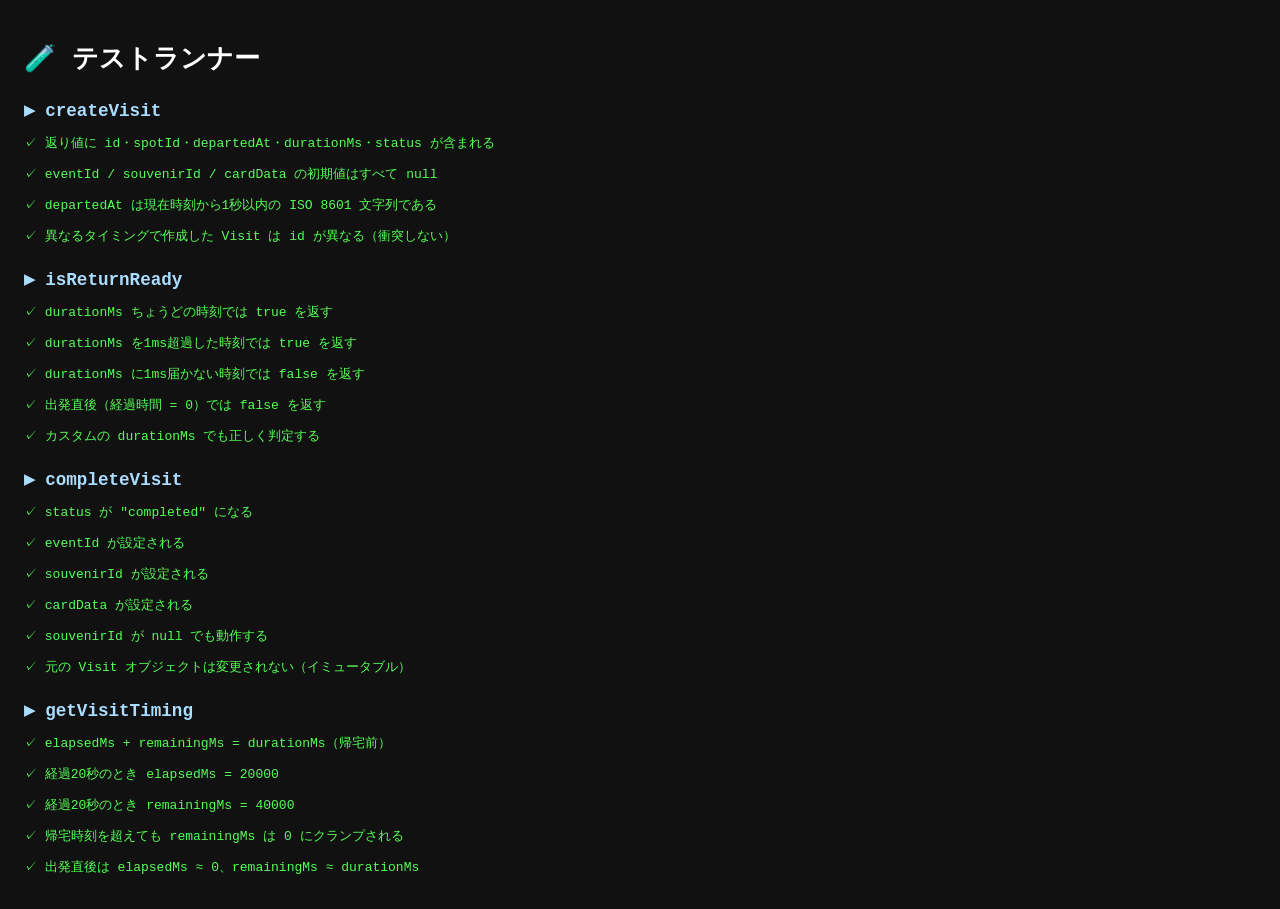
==== tests/test-runner.html @ 9b9aee51 "feat: odekake domain/store layer (visit, event-generator, store/router extensions, browser tests) — " ====
<!DOCTYPE html>
<html lang="ja">
<head>
  <meta charset="UTF-8" />
  <meta name="viewport" content="width=device-width, initial-scale=1.0" />
  <title>おでかけペット — テストランナー</title>
  <style>
    body      { font-family: monospace; padding: 1rem; background: #111; color: #ccc; }
    h1        { color: #fff; margin-bottom: 1.5rem; }
    .suite    { margin: 1.5rem 0 0.5rem; color: #adf; font-size: 1.1rem; font-weight: bold; }
    .pass     { color: #5f5; }
    .fail     { color: #f55; }
    .error    { color: #fa0; }
    .summary  { margin-top: 2rem; font-size: 1.1rem; border-top: 1px solid #444; padding-top: 1rem; }
    pre       { background: #222; padding: 0.5rem; border-radius: 4px; white-space: pre-wrap; word-break: break-all; }
  </style>
</head>
<body>
  <h1>🧪 テストランナー</h1>
  <div id="output"></div>

  <script type="module">
    // ─── ミニテストフレームワーク ───────────────────────────────────────────
    const results = { pass: 0, fail: 0 };
    const output  = document.getElementById('output');

    function log(html) {
      const p = document.createElement('p');
      p.innerHTML = html;
      output.appendChild(p);
    }

    window.describe = function(suiteName, fn) {
      const h = document.createElement('p');
      h.className = 'suite';
      h.textContent = `▶ ${suiteName}`;
      output.appendChild(h);
      fn();
    };

    window.it = function(testName, fn) {
      try {
        fn();
        results.pass++;
        log(`<span class="pass">  ✓ ${testName}</span>`);
      } catch (e) {
        results.fail++;
        log(`<span class="fail">  ✗ ${testName}</span>`);
        const pre = document.createElement('pre');
        pre.className = 'error';
        pre.textContent = e instanceof Error ? e.message : String(e);
        output.appendChild(pre);
      }
    };

    window.assert = {
      equal(actual, expected, msg) {
        if (actual !== expected) {
          throw new Error(
            `${msg ?? 'assert.equal'}\n  期待値: ${JSON.stringify(expected)}\n  実際値: ${JSON.stringify(actual)}`
          );
        }
      },
      deepEqual(actual, expected, msg) {
        const a = JSON.stringify(actual);
        const b = JSON.stringify(expected);
        if (a !== b) {
          throw new Error(
            `${msg ?? 'assert.deepEqual'}\n  期待値: ${b}\n  実際値: ${a}`
          );
        }
      },
      ok(value, msg) {
        if (!value) {
          throw new Error(`${msg ?? 'assert.ok'}: 値が falsy です (${JSON.stringify(value)})`);
        }
      },
      notOk(value, msg) {
        if (value) {
          throw new Error(`${msg ?? 'assert.notOk'}: 値が truthy です (${JSON.stringify(value)})`);
        }
      },
      includes(str, substr, msg) {
        if (!String(str).includes(substr)) {
          throw new Error(`${msg ?? 'assert.includes'}: "${substr}" が含まれていません\n  対象: "${str}"`);
        }
      },
      notIncludes(str, substr, msg) {
        if (String(str).includes(substr)) {
          throw new Error(`${msg ?? 'assert.notIncludes'}: "${substr}" が含まれています\n  対象: "${str}"`);
        }
      },
    };

    // ─── テストスイートを読み込む ─────────────────────────────────────────
    await import('./visit.test.js');
    await import('./event-generator.test.js');

    // ─── サマリ ──────────────────────────────────────────────────────────
    const total  = results.pass + results.fail;
    const status = results.fail === 0 ? 'pass' : 'fail';
    const emoji  = results.fail === 0 ? '✅' : '❌';
    const div    = document.createElement('div');
    div.className = 'summary';
    div.innerHTML = `<span class="${status}">${emoji} ${results.pass} / ${total} 件通過</span>`;
    output.appendChild(div);
  </script>
</body>
</html>
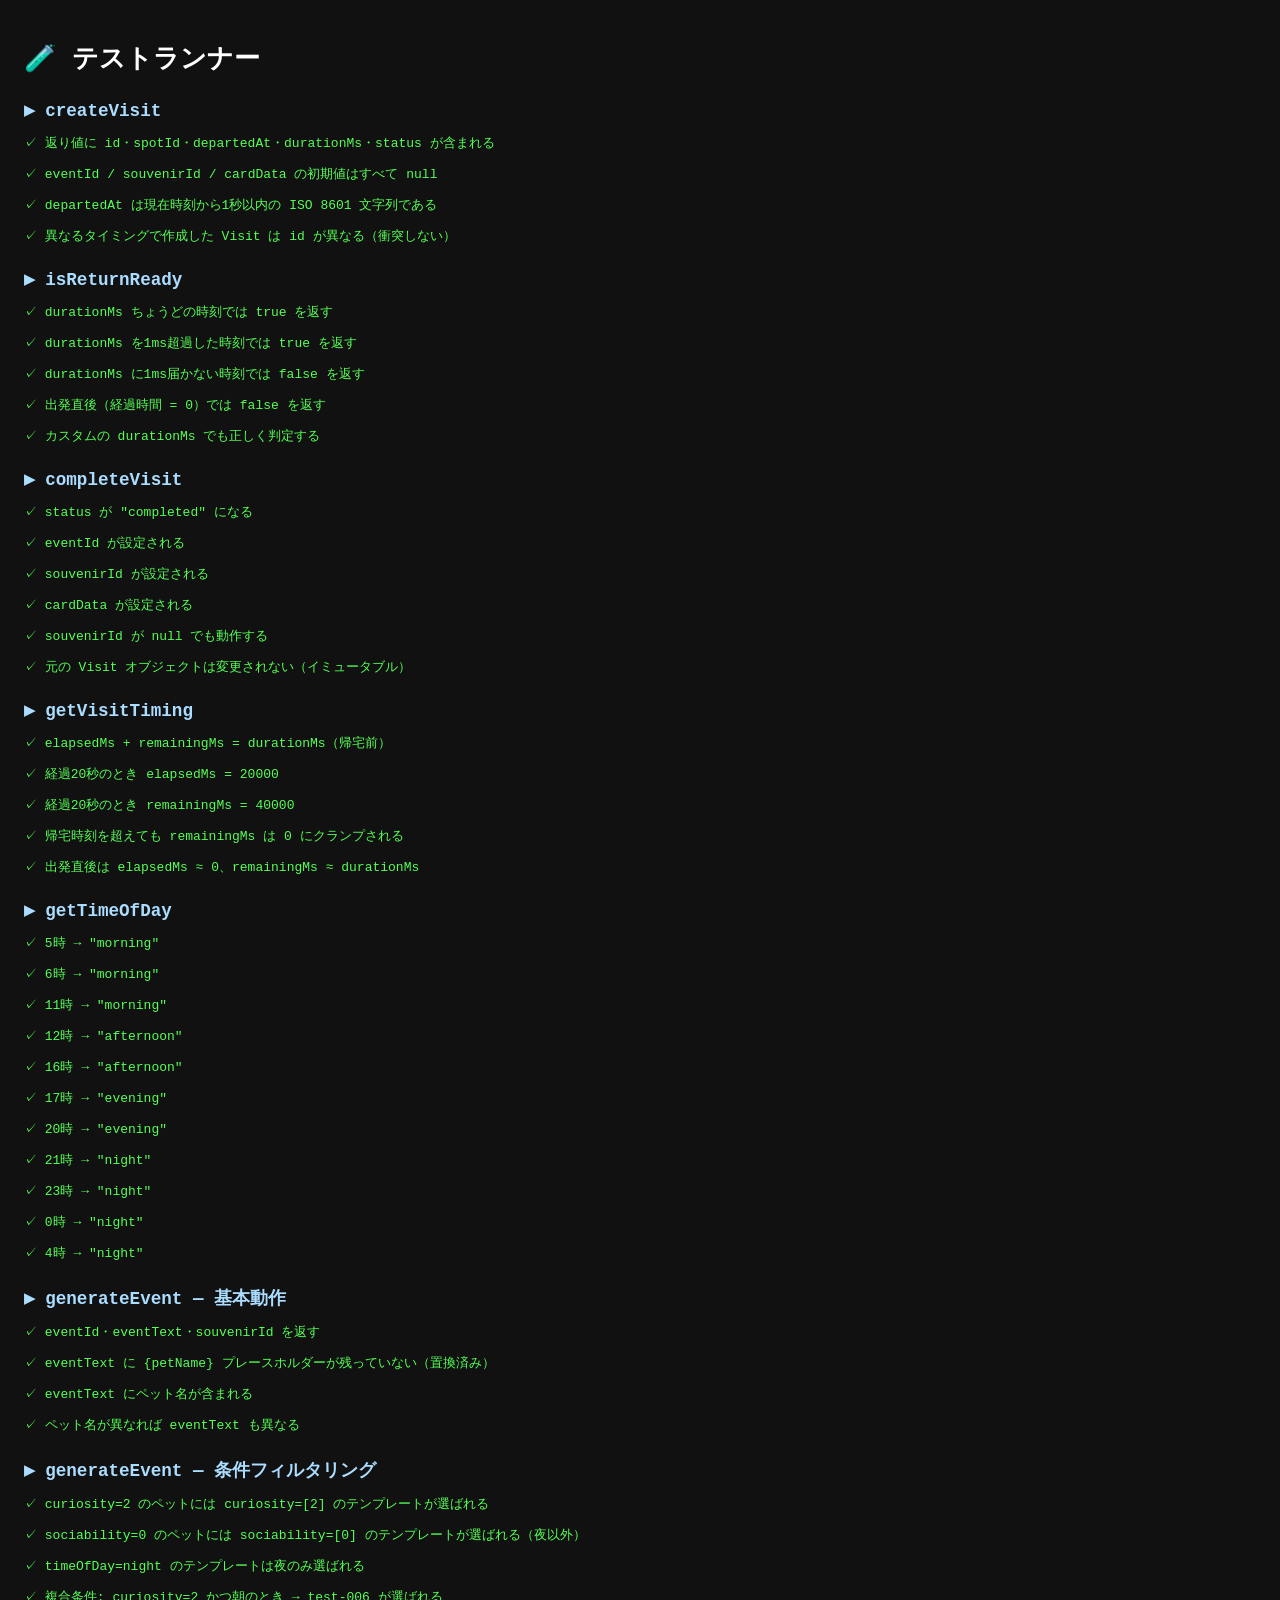
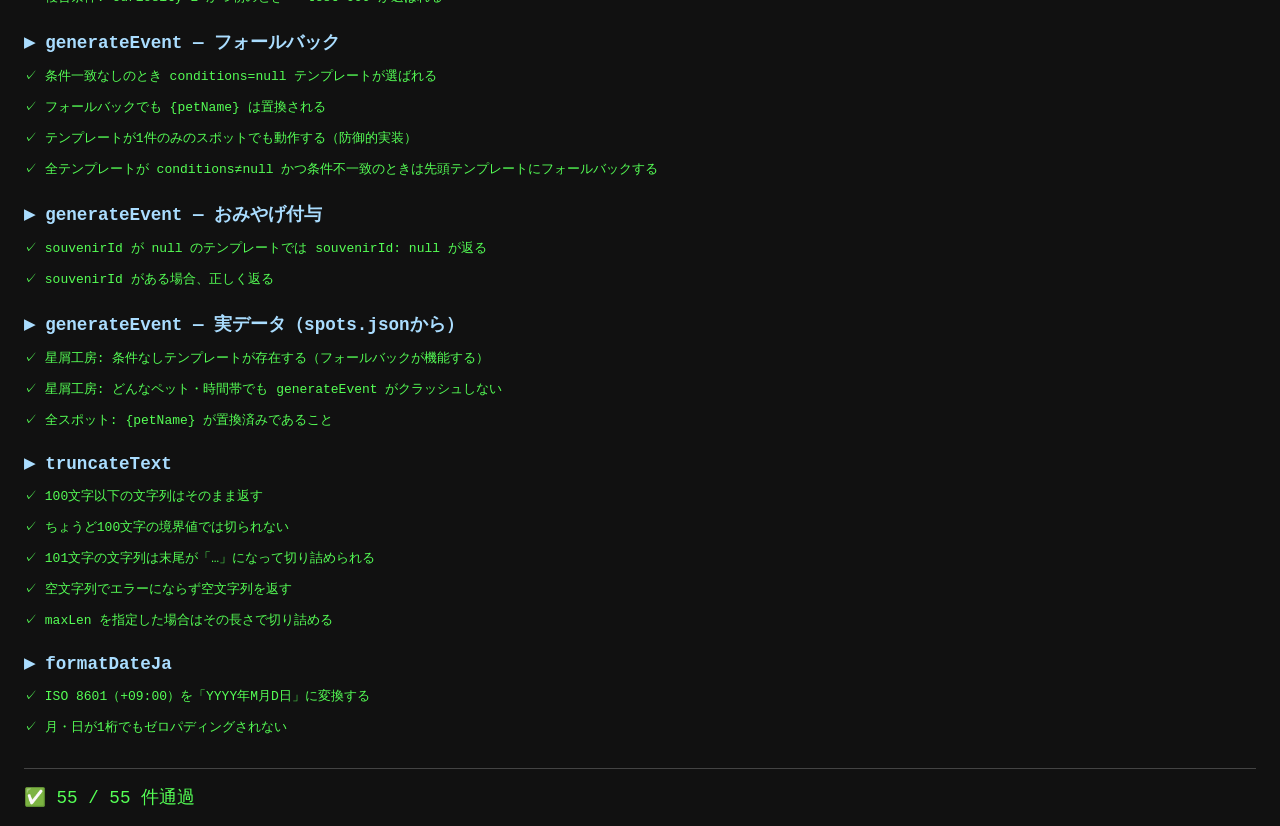
==== commit 3a261e0a: "feat: M6 TASK-21〜24 album wiring (router/home/main) + card-generator tests" ====
--- a/tests/test-runner.html
+++ b/tests/test-runner.html
@@ -95,6 +95,7 @@
     // ─── テストスイートを読み込む ─────────────────────────────────────────
     await import('./visit.test.js');
     await import('./event-generator.test.js');
+    await import('./card-generator.test.js');
 
     // ─── サマリ ──────────────────────────────────────────────────────────
     const total  = results.pass + results.fail;
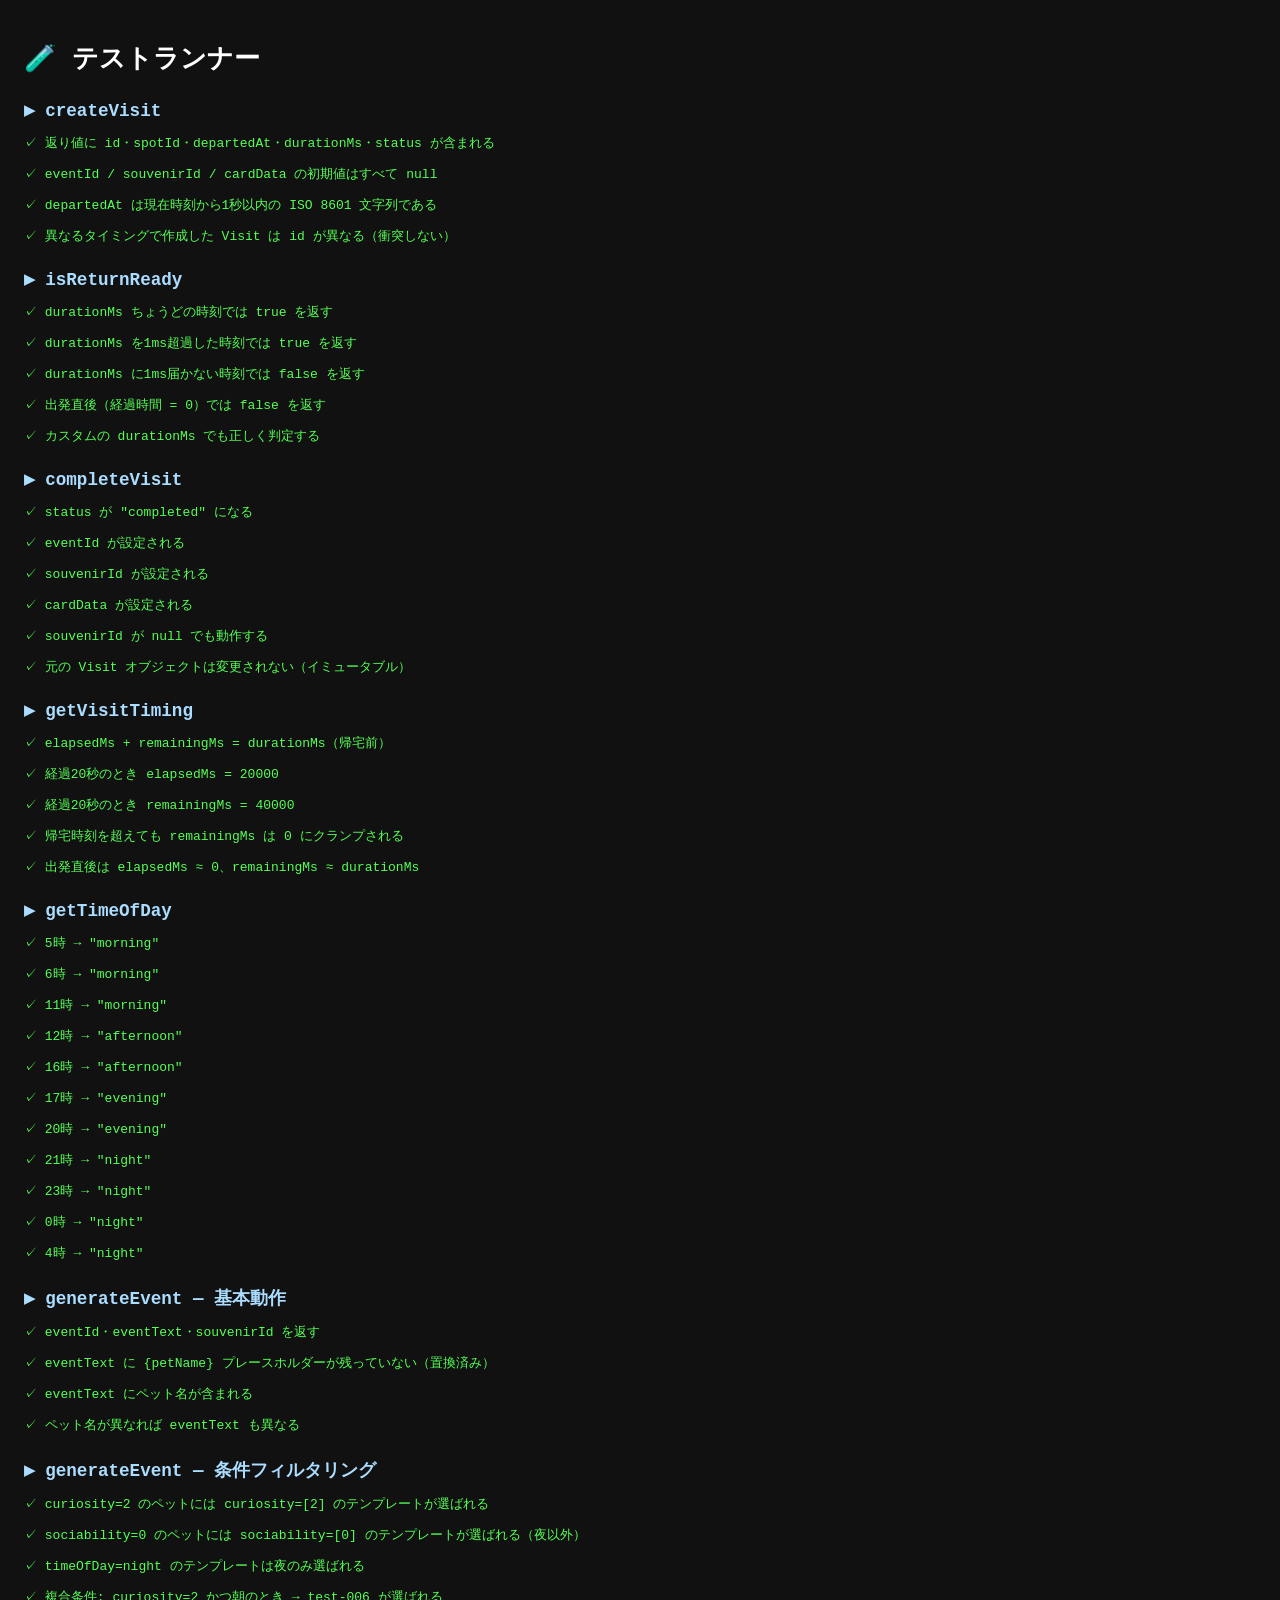
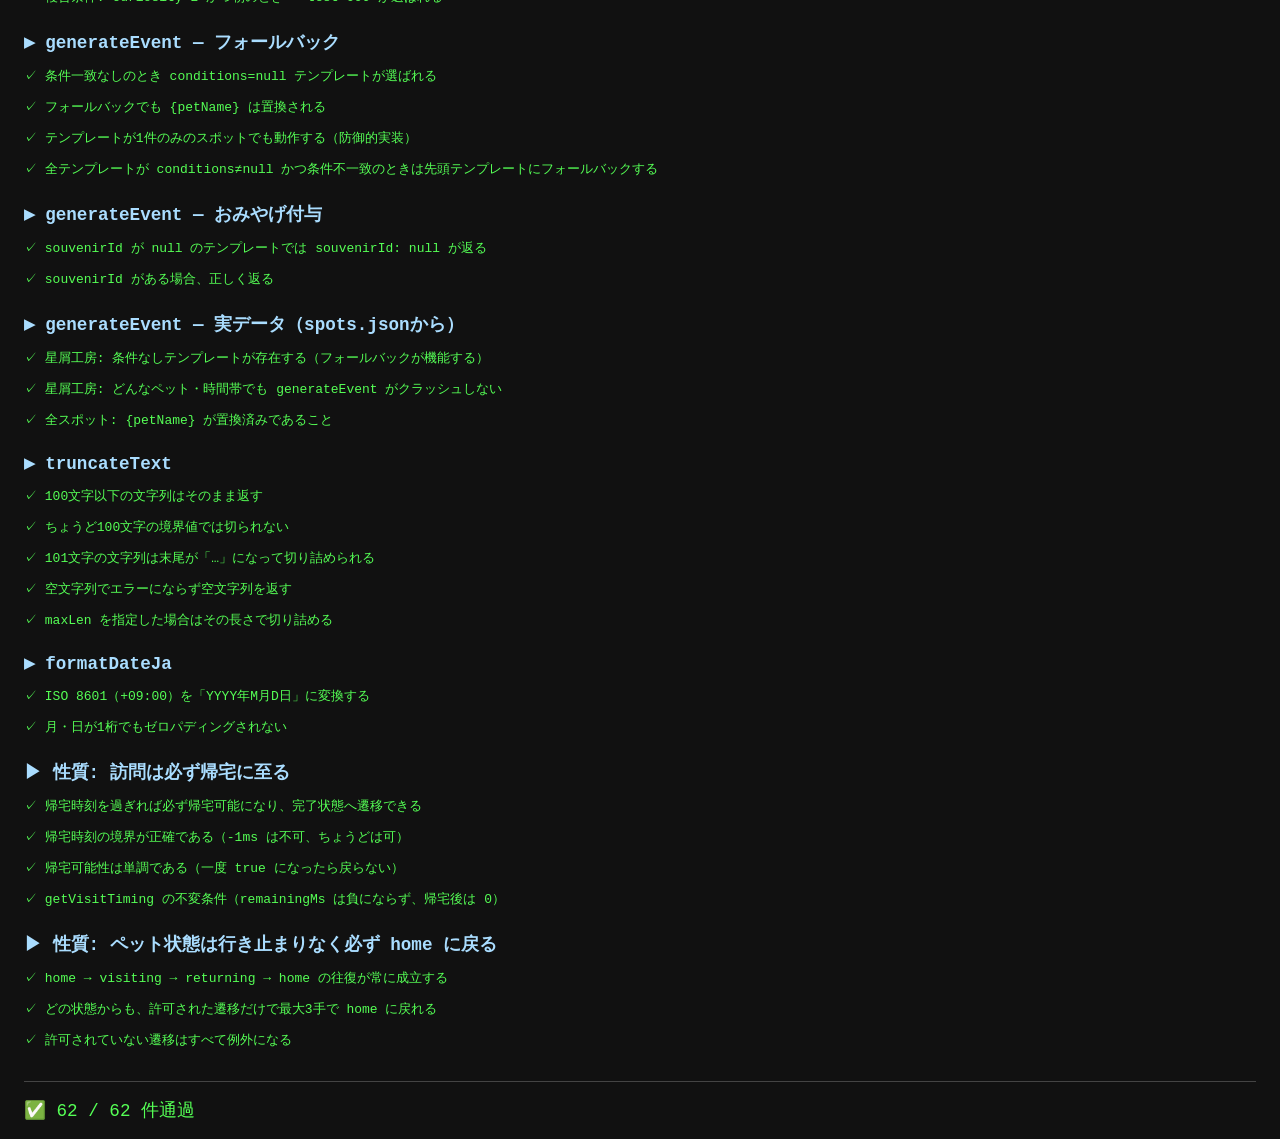
==== commit 7ca6f646: "test: 性質テスト『訪問は必ず帰宅に至る』（PBT, 300反復×7性質）" ====
--- a/tests/test-runner.html
+++ b/tests/test-runner.html
@@ -96,6 +96,7 @@
     await import('./visit.test.js');
     await import('./event-generator.test.js');
     await import('./card-generator.test.js');
+    await import('./visit-property.test.js');
 
     // ─── サマリ ──────────────────────────────────────────────────────────
     const total  = results.pass + results.fail;
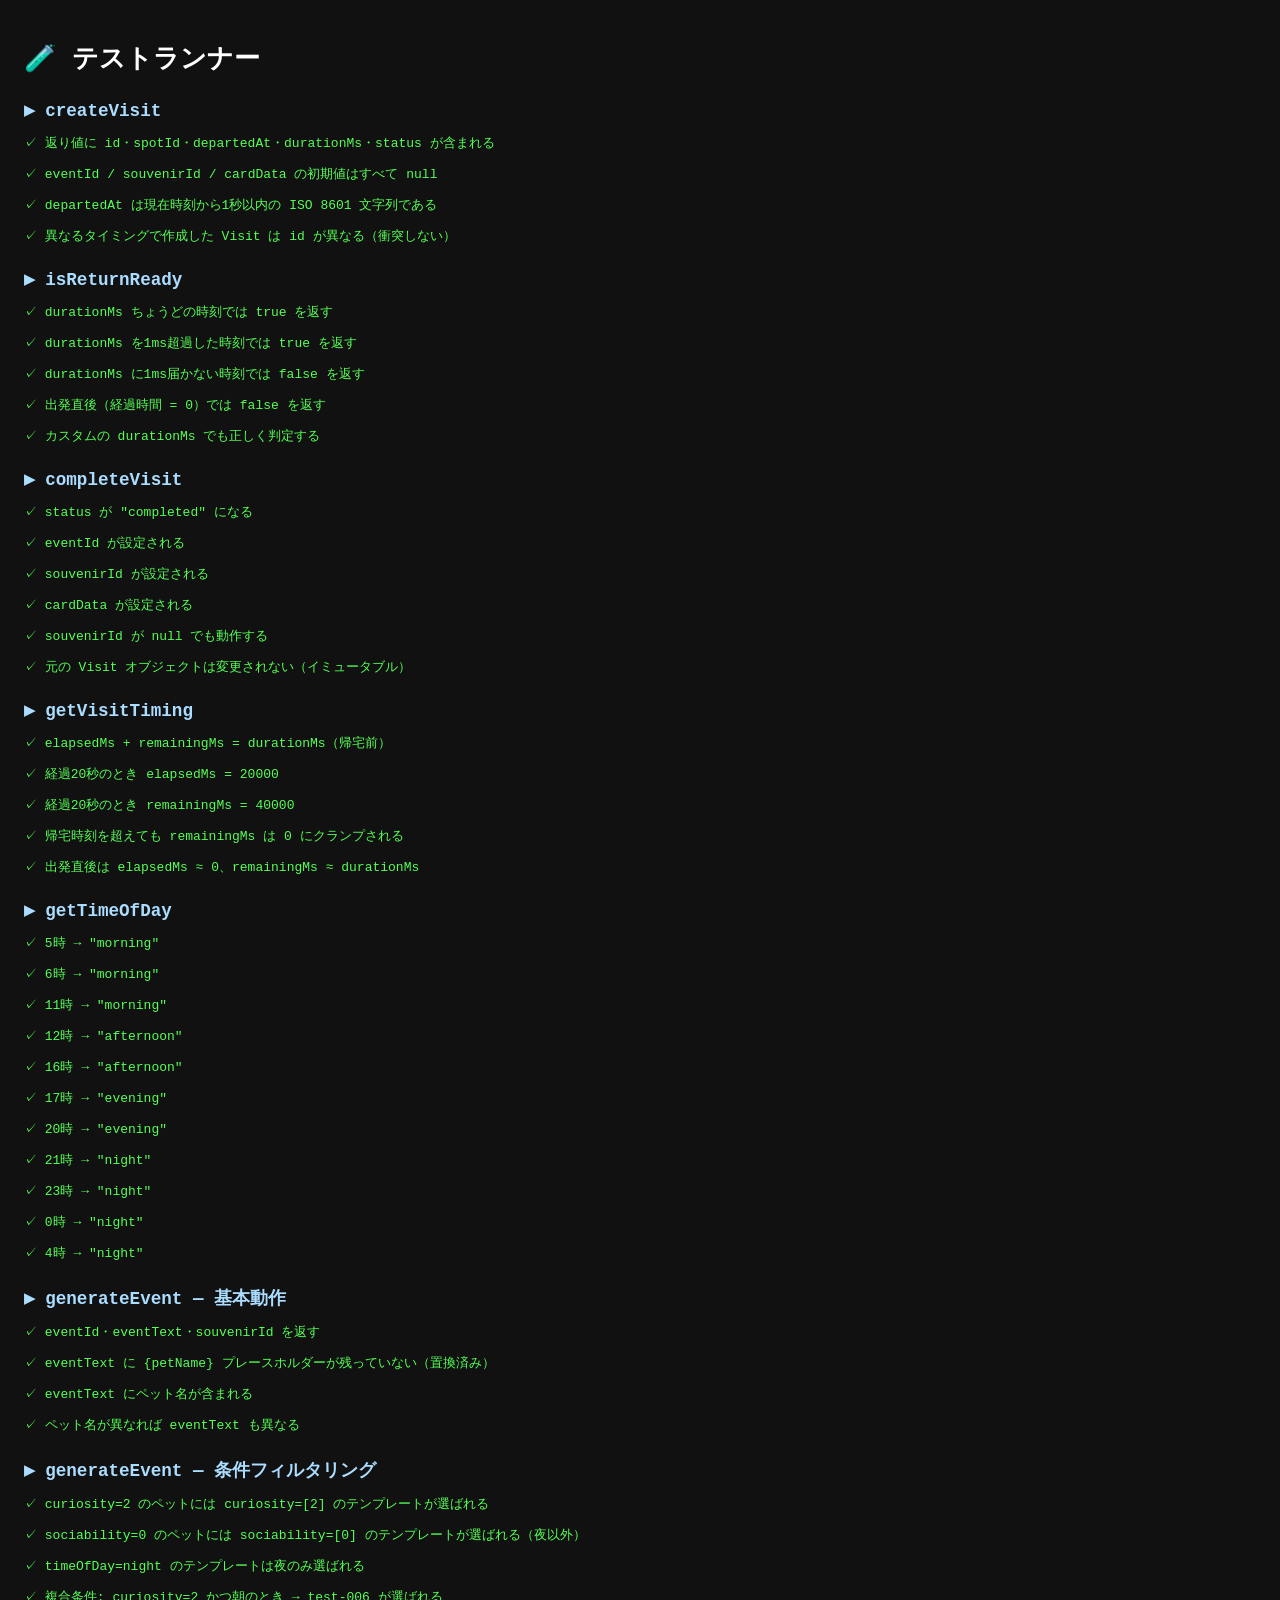
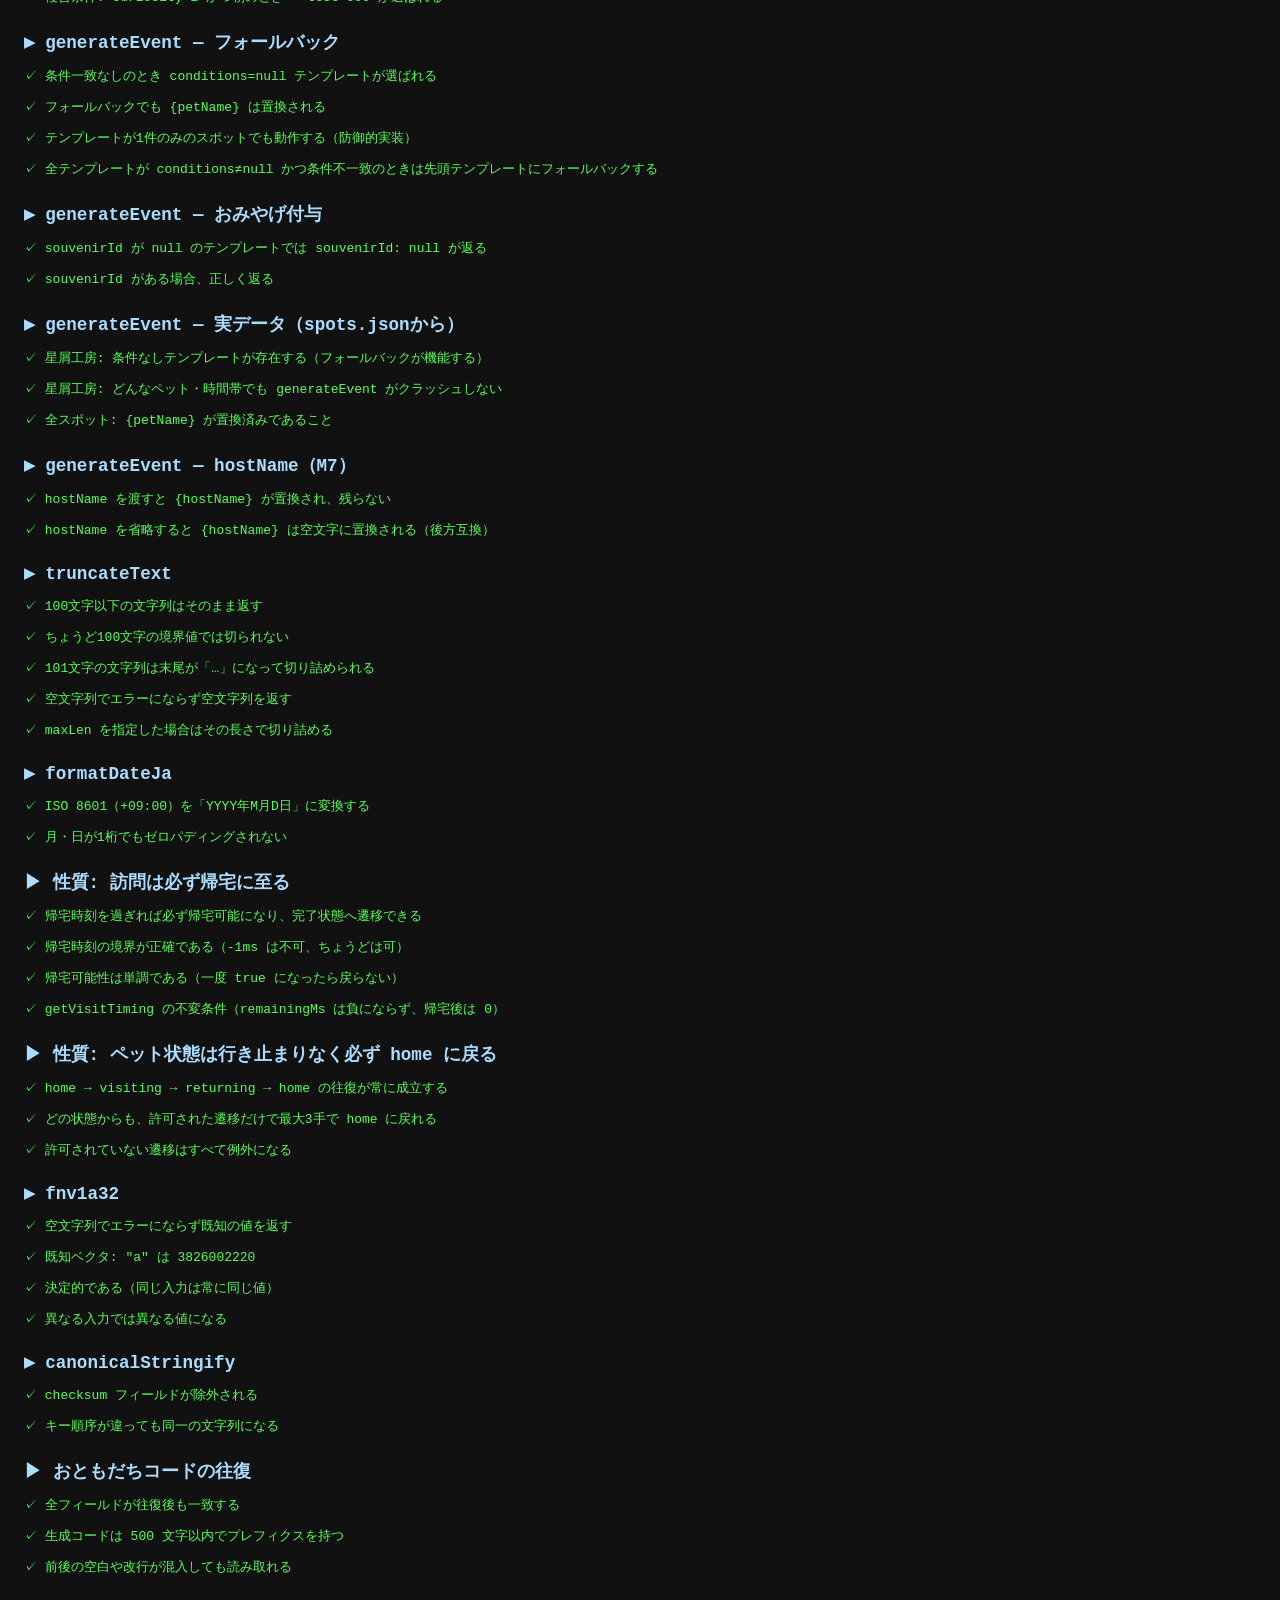
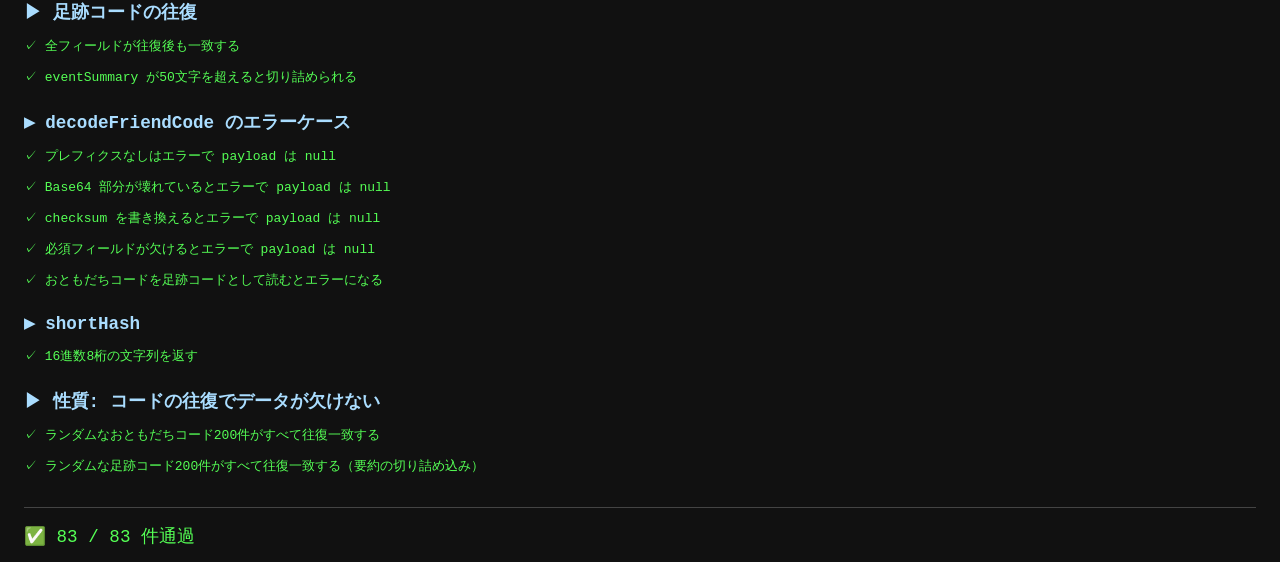
==== commit 2f815ceb: "test: M7 TASK-39/40 odekake-code テスト + 性質テスト（往復無欠落）" ====
--- a/tests/test-runner.html
+++ b/tests/test-runner.html
@@ -97,6 +97,7 @@
     await import('./event-generator.test.js');
     await import('./card-generator.test.js');
     await import('./visit-property.test.js');
+await import('./odekake-code.test.js');
 
     // ─── サマリ ──────────────────────────────────────────────────────────
     const total  = results.pass + results.fail;
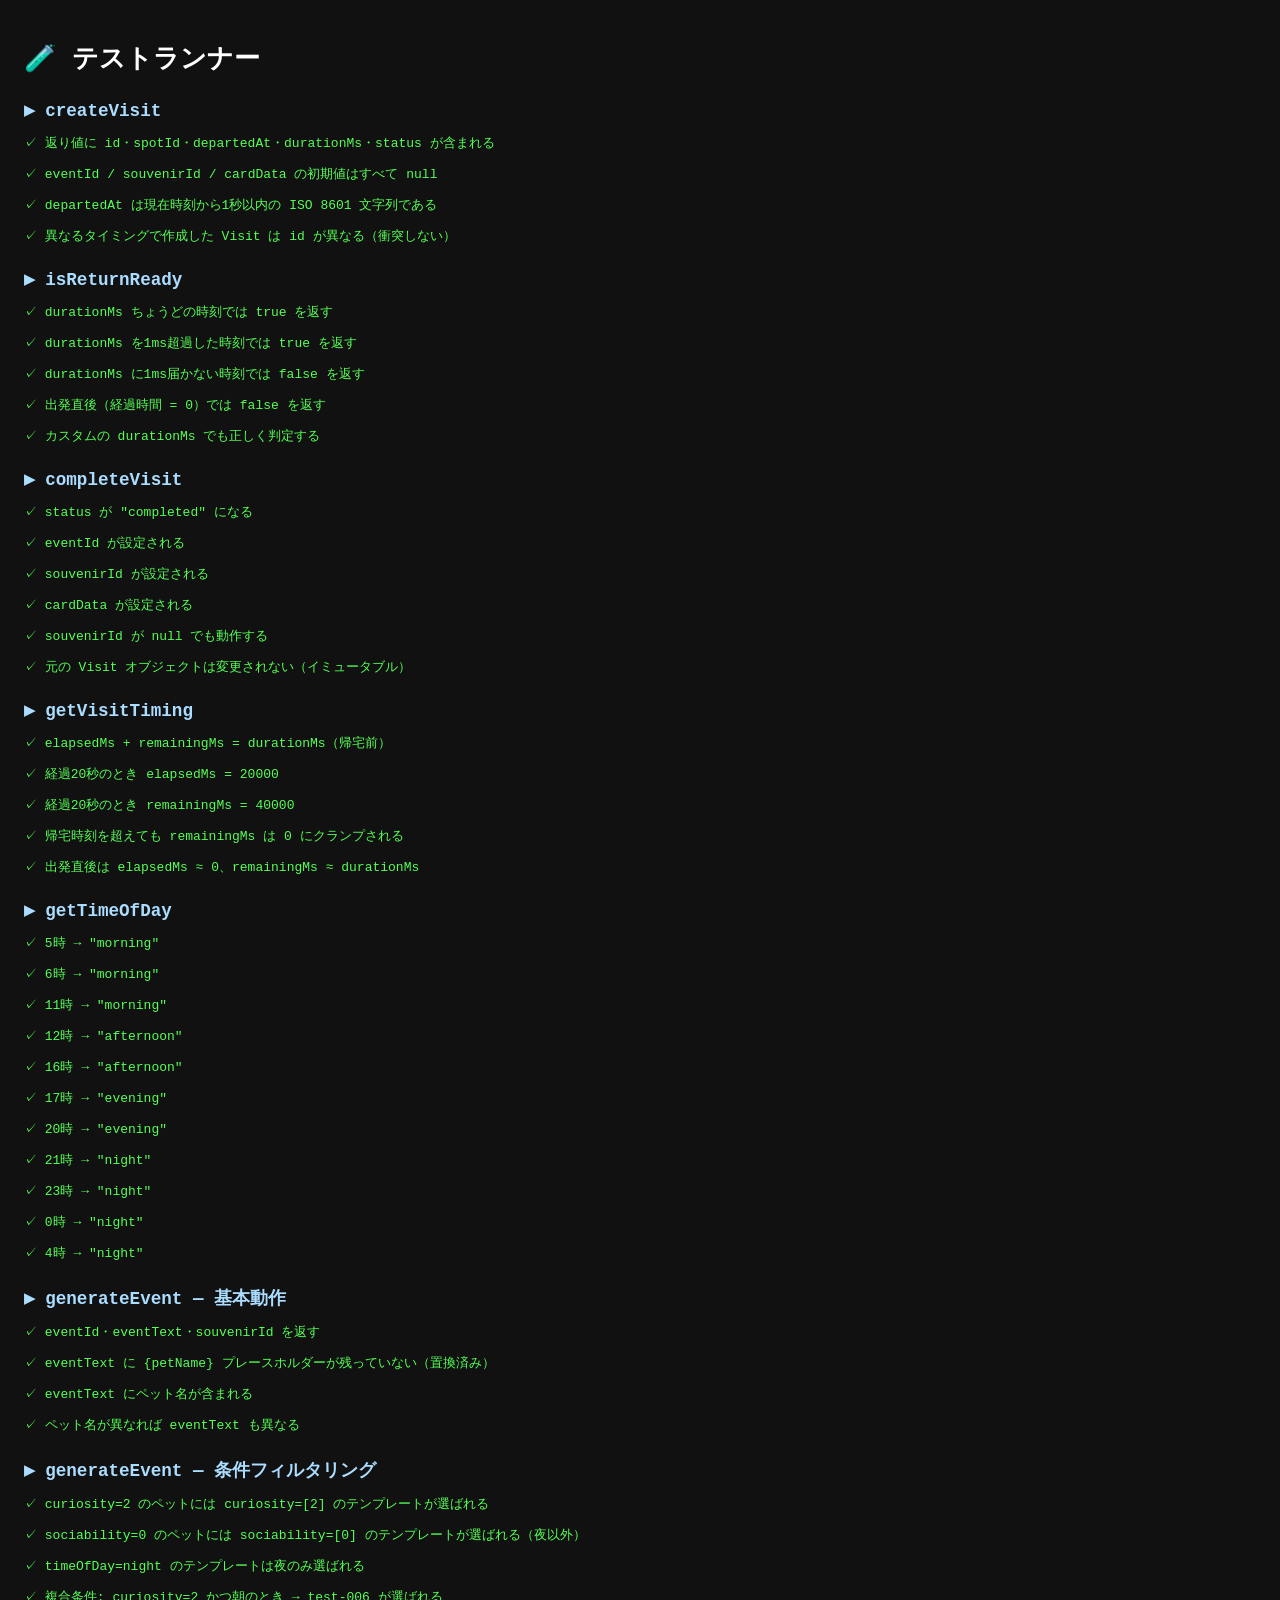
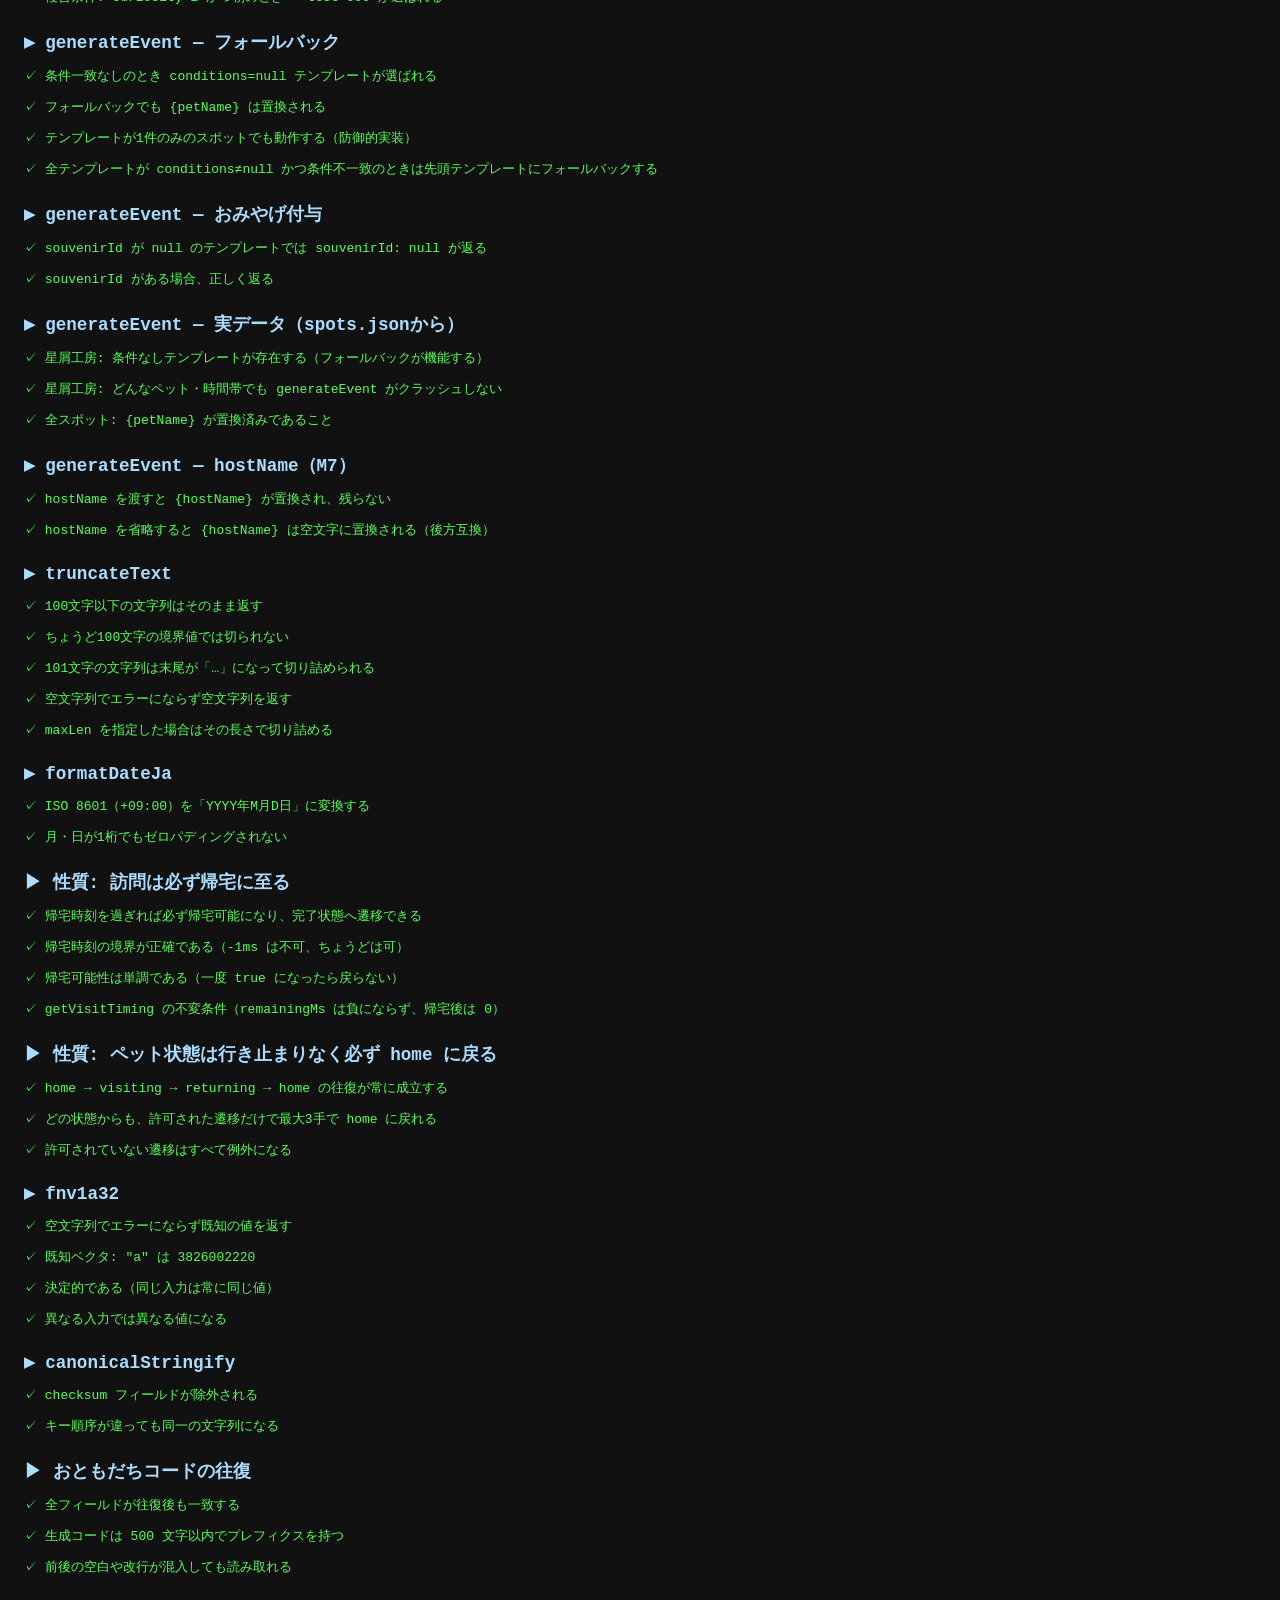
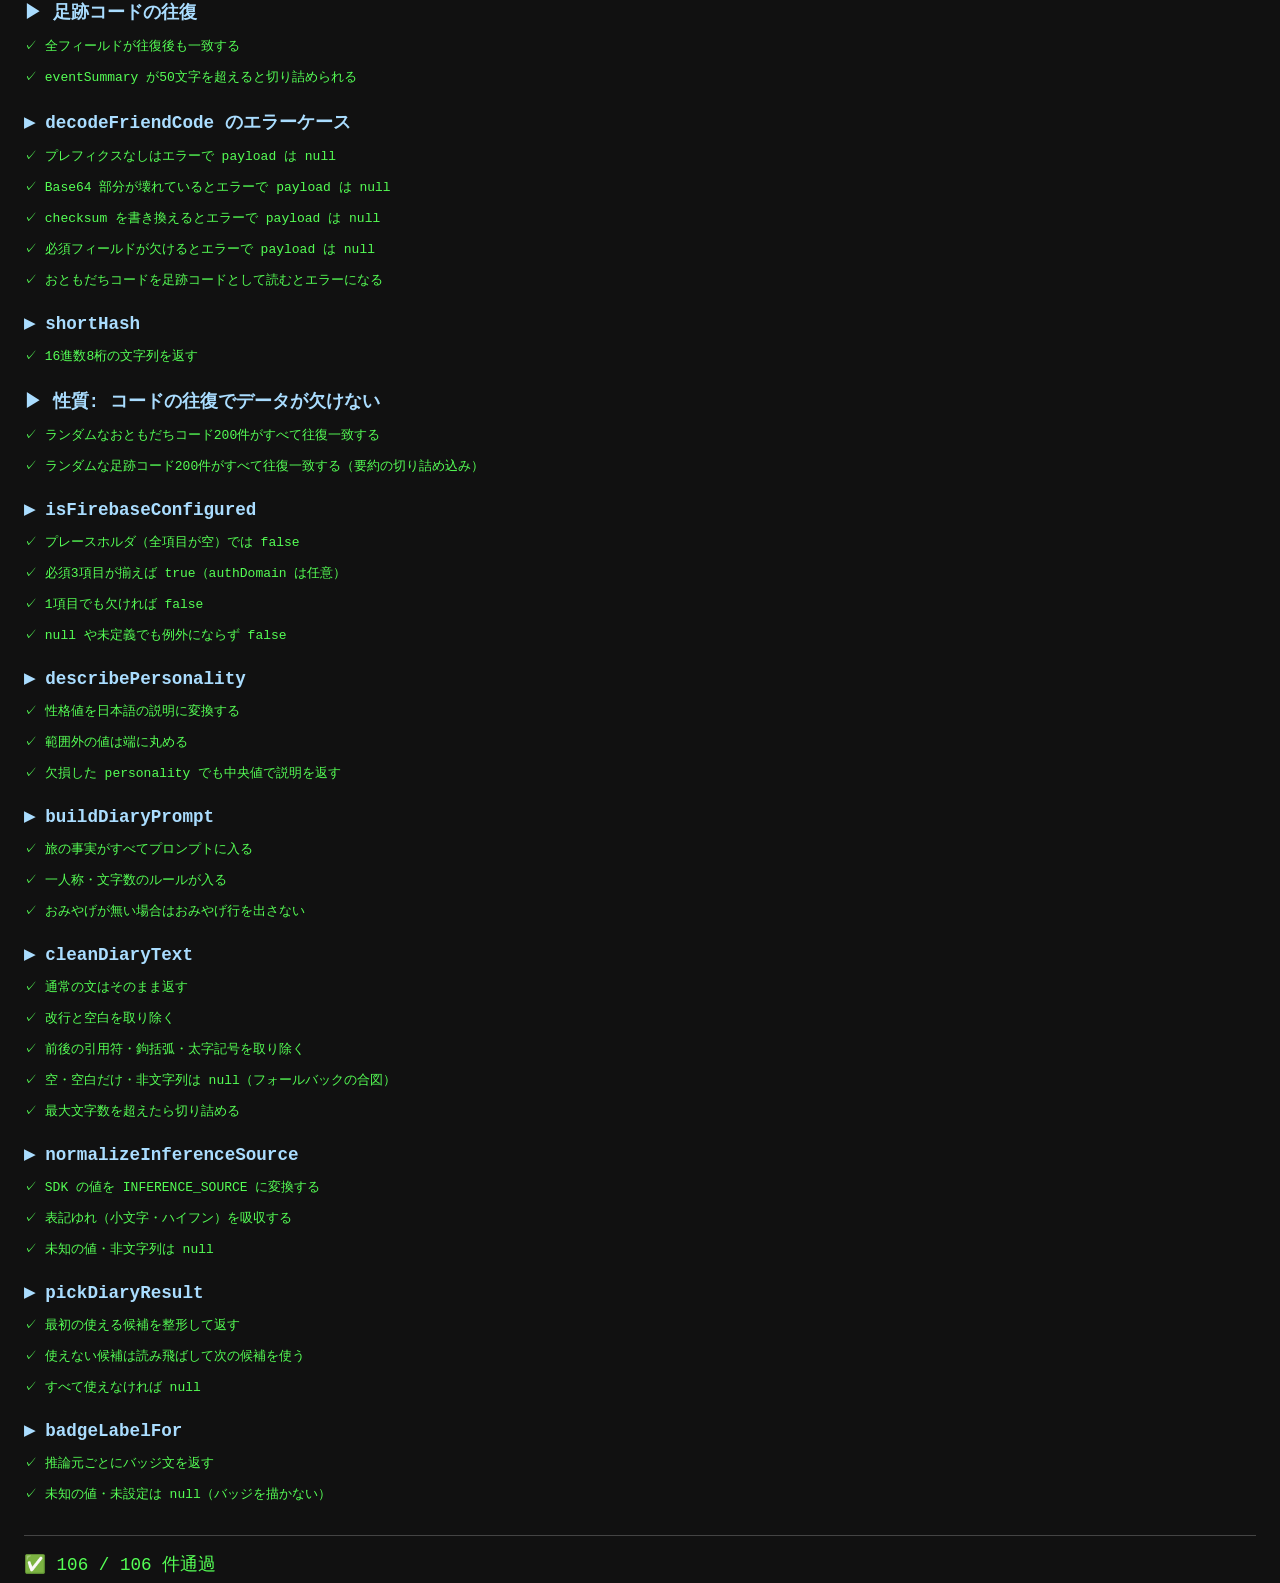
==== commit 62552886: "feat: AI絵日記（Firebase AI Logic ハイブリッド推論）を実装 - src/ai/diary-ai.js を新設。prefer_on_device で生成し、応答の   infe" ====
--- a/tests/test-runner.html
+++ b/tests/test-runner.html
@@ -98,6 +98,7 @@
     await import('./card-generator.test.js');
     await import('./visit-property.test.js');
 await import('./odekake-code.test.js');
+    await import('./diary-ai.test.js');
 
     // ─── サマリ ──────────────────────────────────────────────────────────
     const total  = results.pass + results.fail;
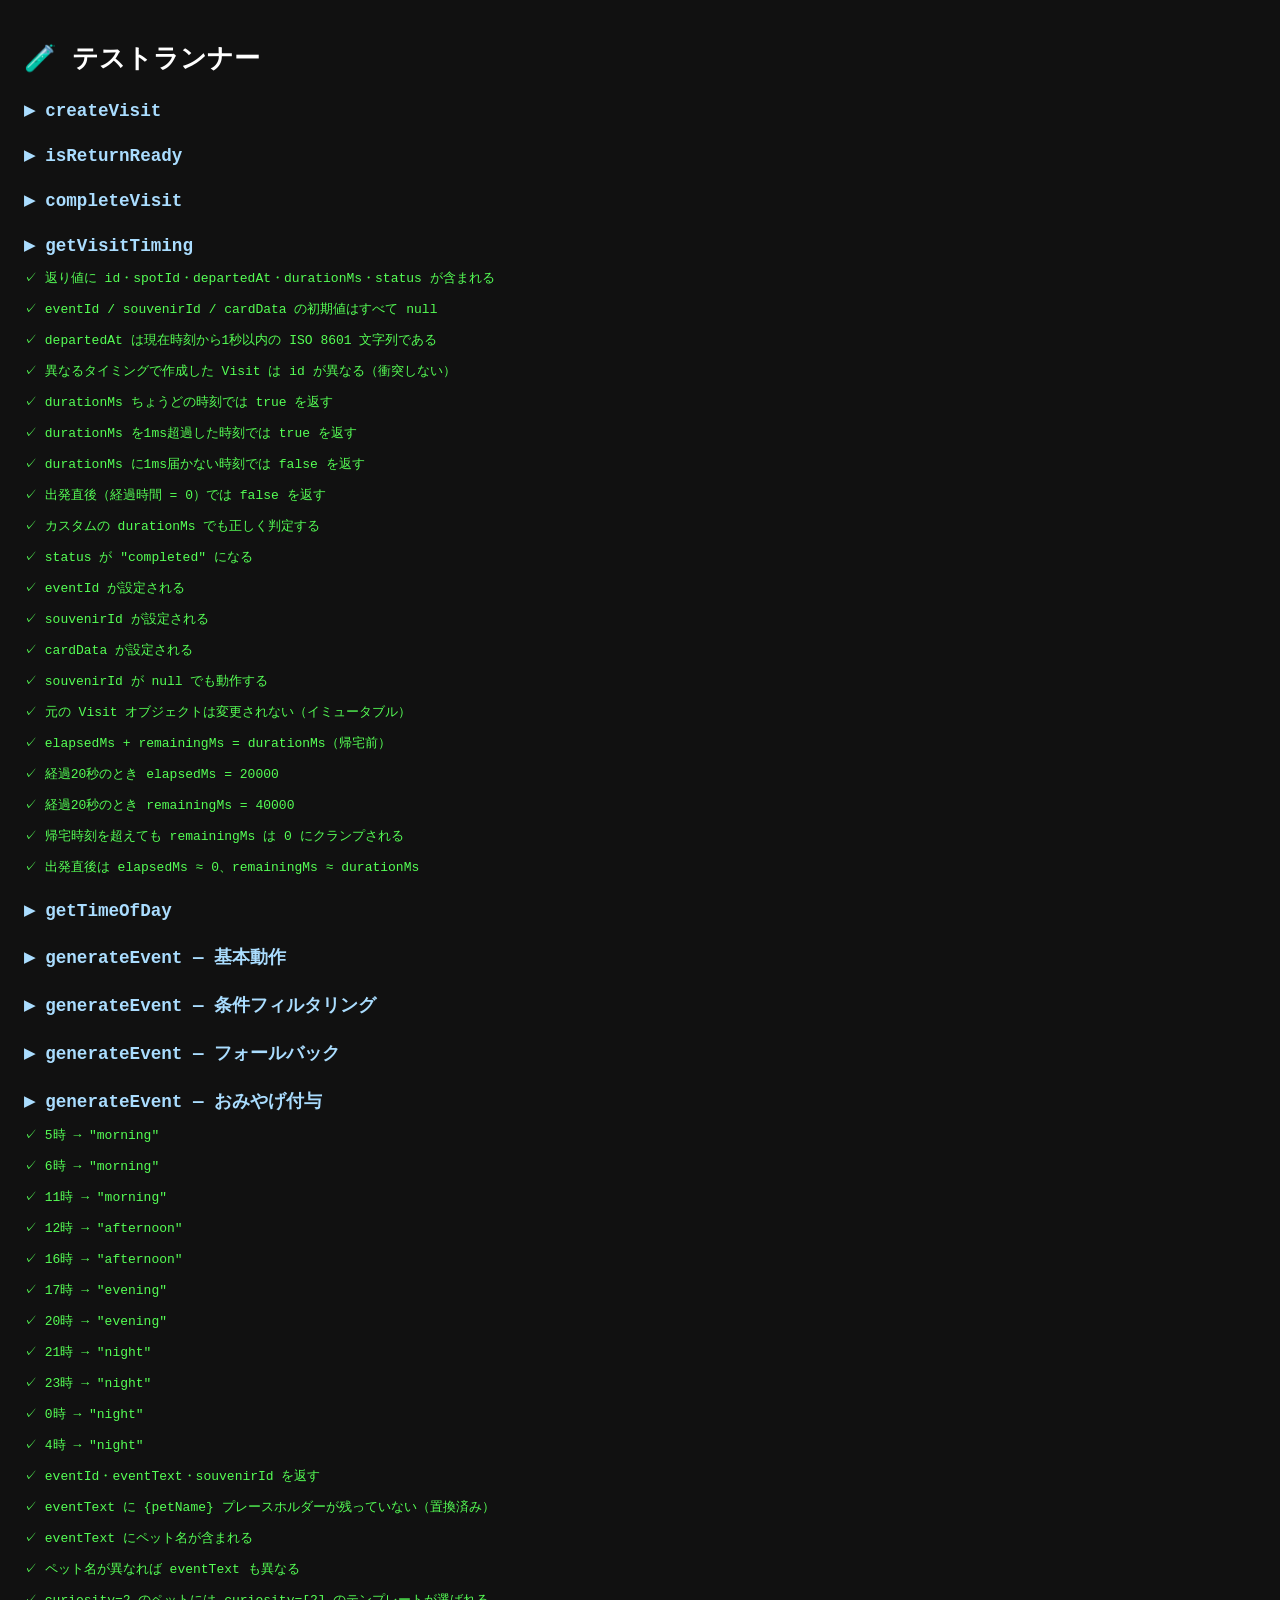
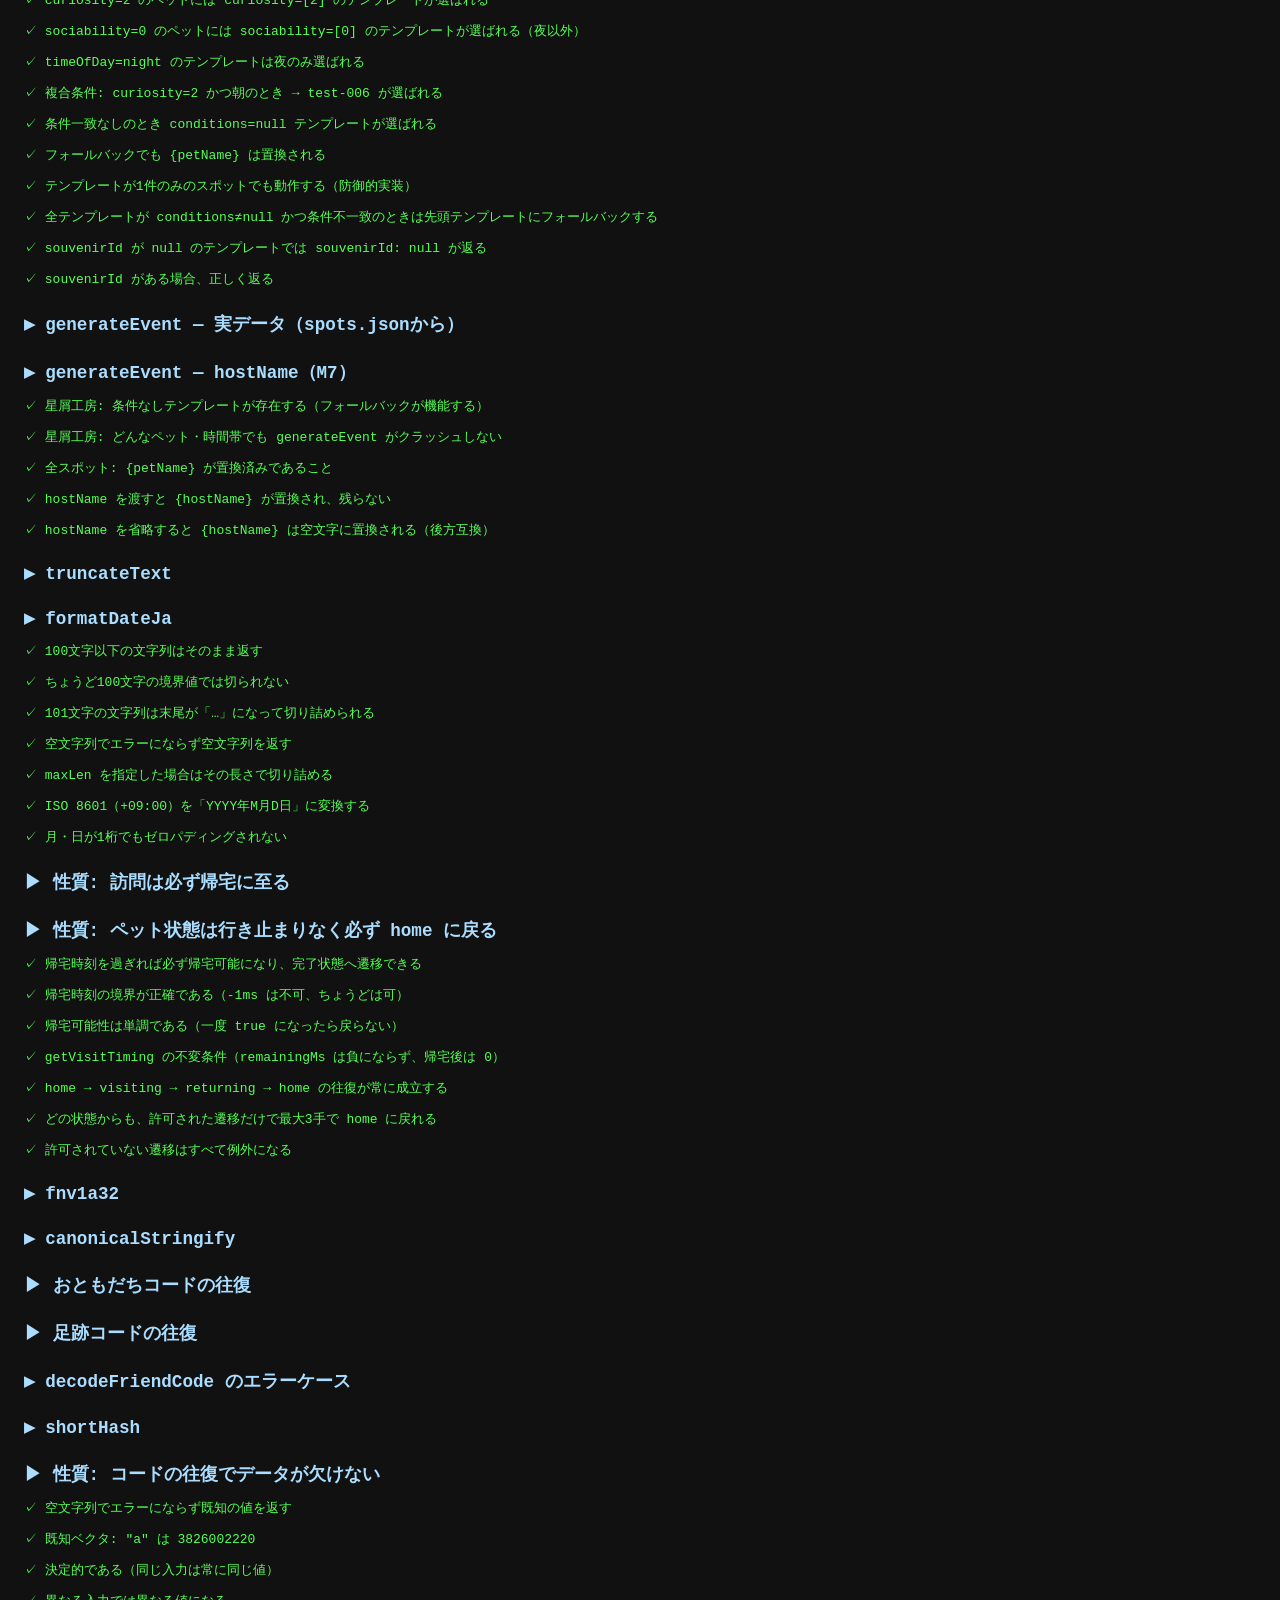
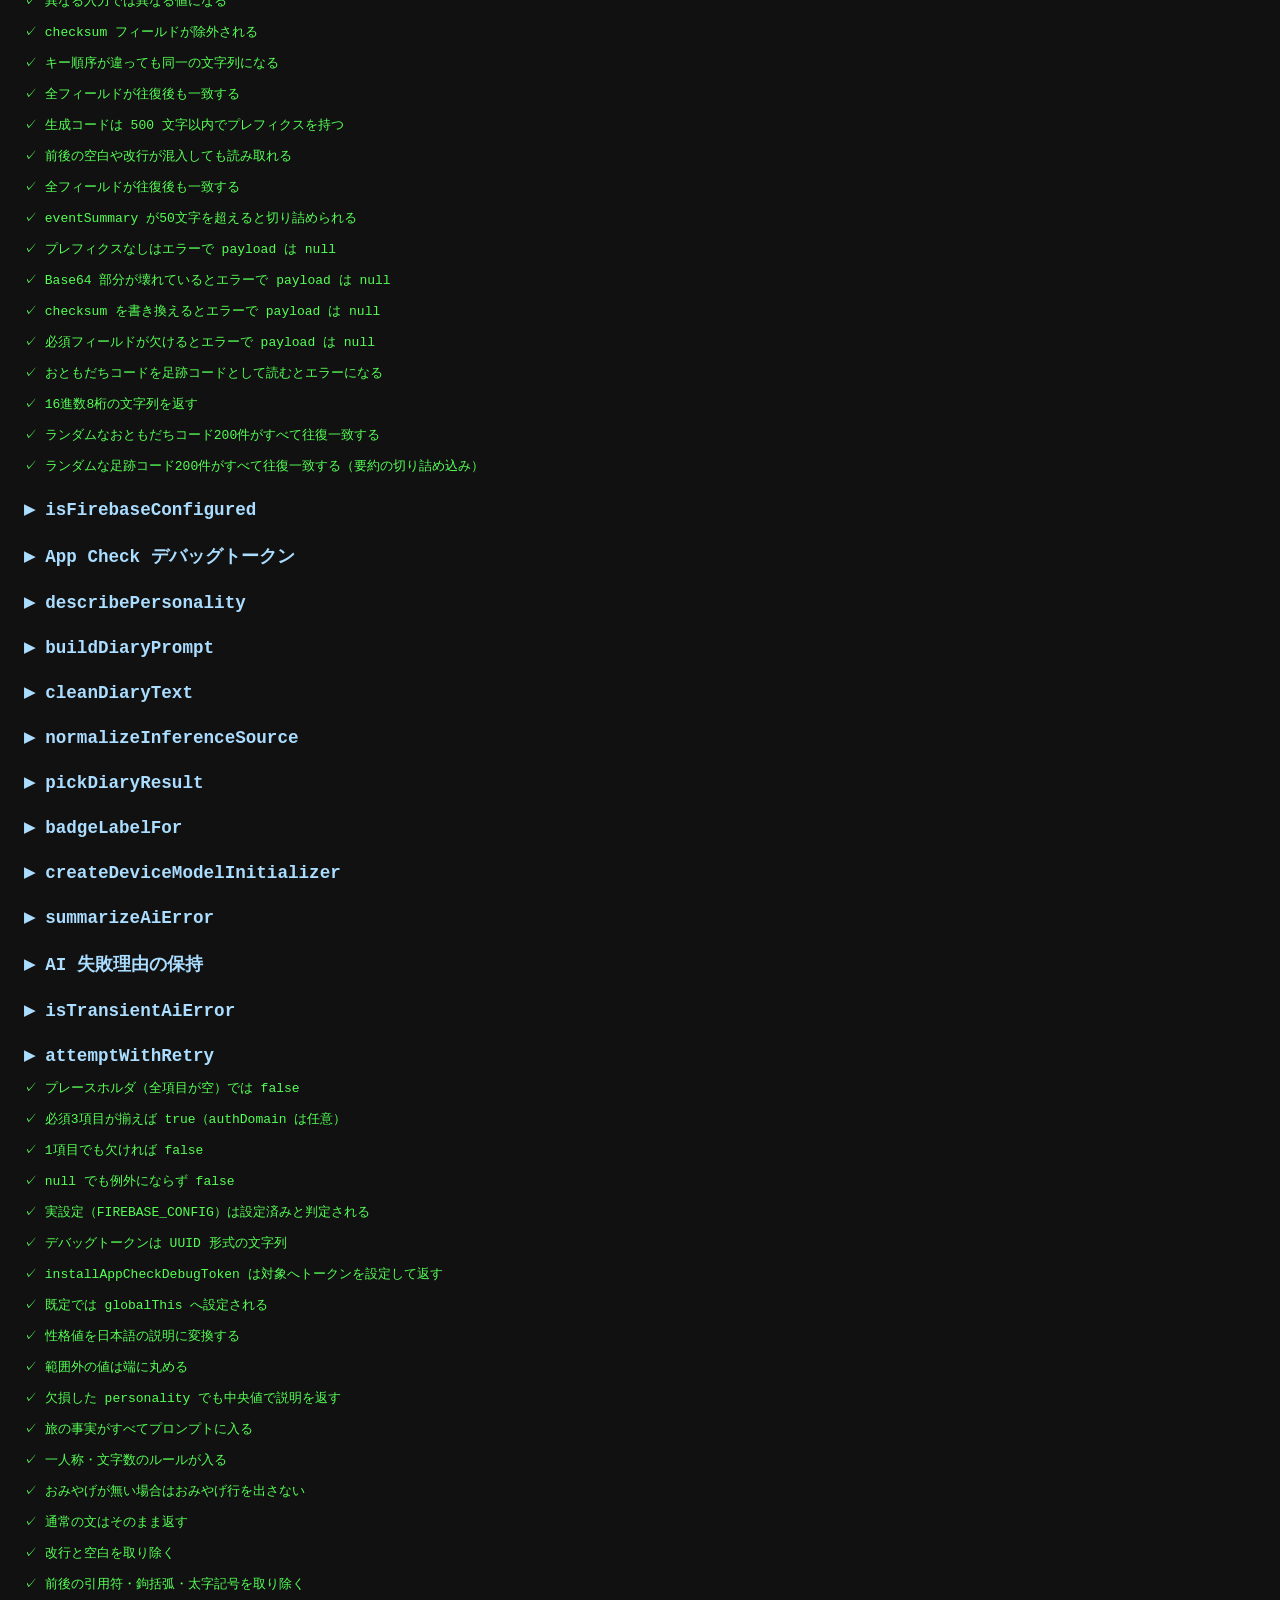
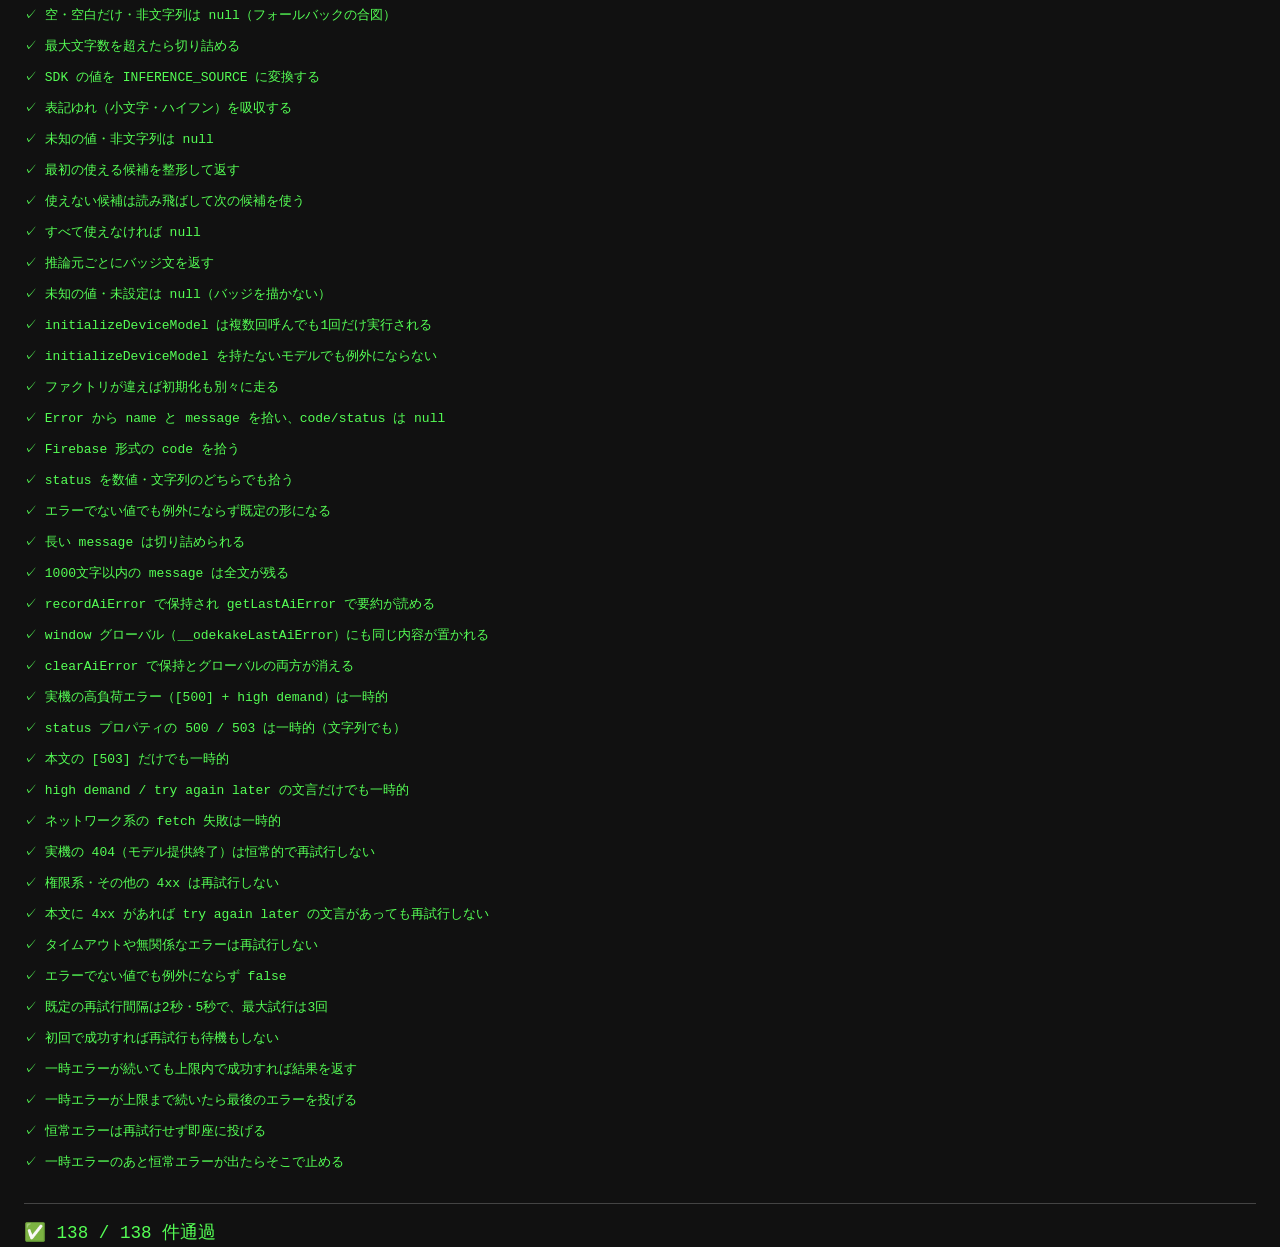
==== commit 8a4dd5e6: "AI日記: 一時エラー（モデル高負荷500等）への再試行を追加 - isTransientAiError: 500/503・high demand等の文言・ネットワーク系fetch失敗だけを一時エラー" ====
--- a/tests/test-runner.html
+++ b/tests/test-runner.html
@@ -30,27 +30,35 @@
       output.appendChild(p);
     }
 
+    // 非同期テスト（async な it）も扱えるよう、実行は Promise チェーンで
+    // 直列化する。describe / it は登録順にキューへ積み、最後に await する。
+    let chain = Promise.resolve();
+
     window.describe = function(suiteName, fn) {
-      const h = document.createElement('p');
-      h.className = 'suite';
-      h.textContent = `▶ ${suiteName}`;
-      output.appendChild(h);
-      fn();
+      chain = chain.then(() => {
+        const h = document.createElement('p');
+        h.className = 'suite';
+        h.textContent = `▶ ${suiteName}`;
+        output.appendChild(h);
+        fn();
+      });
     };
 
     window.it = function(testName, fn) {
-      try {
-        fn();
-        results.pass++;
-        log(`<span class="pass">  ✓ ${testName}</span>`);
-      } catch (e) {
-        results.fail++;
-        log(`<span class="fail">  ✗ ${testName}</span>`);
-        const pre = document.createElement('pre');
-        pre.className = 'error';
-        pre.textContent = e instanceof Error ? e.message : String(e);
-        output.appendChild(pre);
-      }
+      chain = chain.then(async () => {
+        try {
+          await fn();
+          results.pass++;
+          log(`<span class="pass">  ✓ ${testName}</span>`);
+        } catch (e) {
+          results.fail++;
+          log(`<span class="fail">  ✗ ${testName}</span>`);
+          const pre = document.createElement('pre');
+          pre.className = 'error';
+          pre.textContent = e instanceof Error ? e.message : String(e);
+          output.appendChild(pre);
+        }
+      });
     };
 
     window.assert = {
@@ -100,6 +108,14 @@
 await import('./odekake-code.test.js');
     await import('./diary-ai.test.js');
 
+    // describe の実行中に it がチェーンへ追加されるため、スナップショットを
+    // 1回 await するだけでは取りこぼす。チェーンが伸びなくなるまで待つ。
+    let previousChain;
+    do {
+      previousChain = chain;
+      await previousChain;
+    } while (chain !== previousChain);
+
     // ─── サマリ ──────────────────────────────────────────────────────────
     const total  = results.pass + results.fail;
     const status = results.fail === 0 ? 'pass' : 'fail';
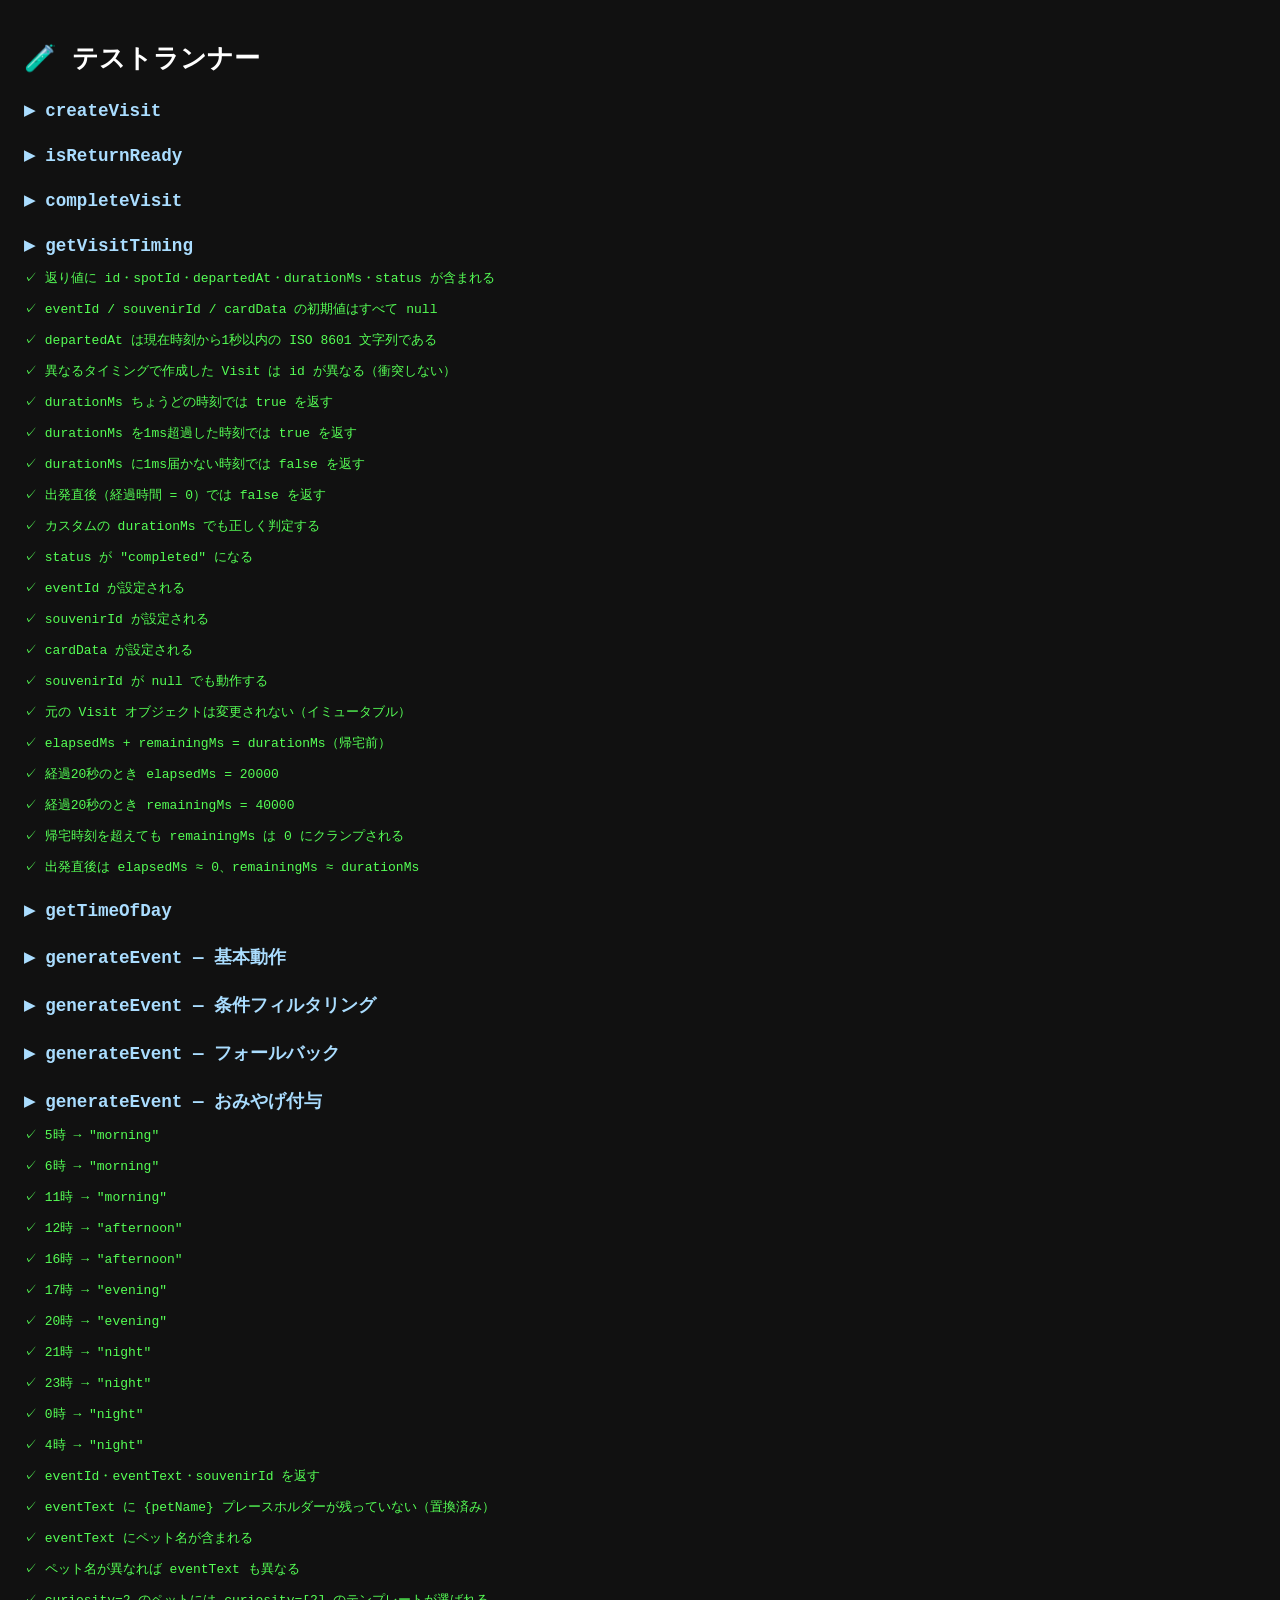
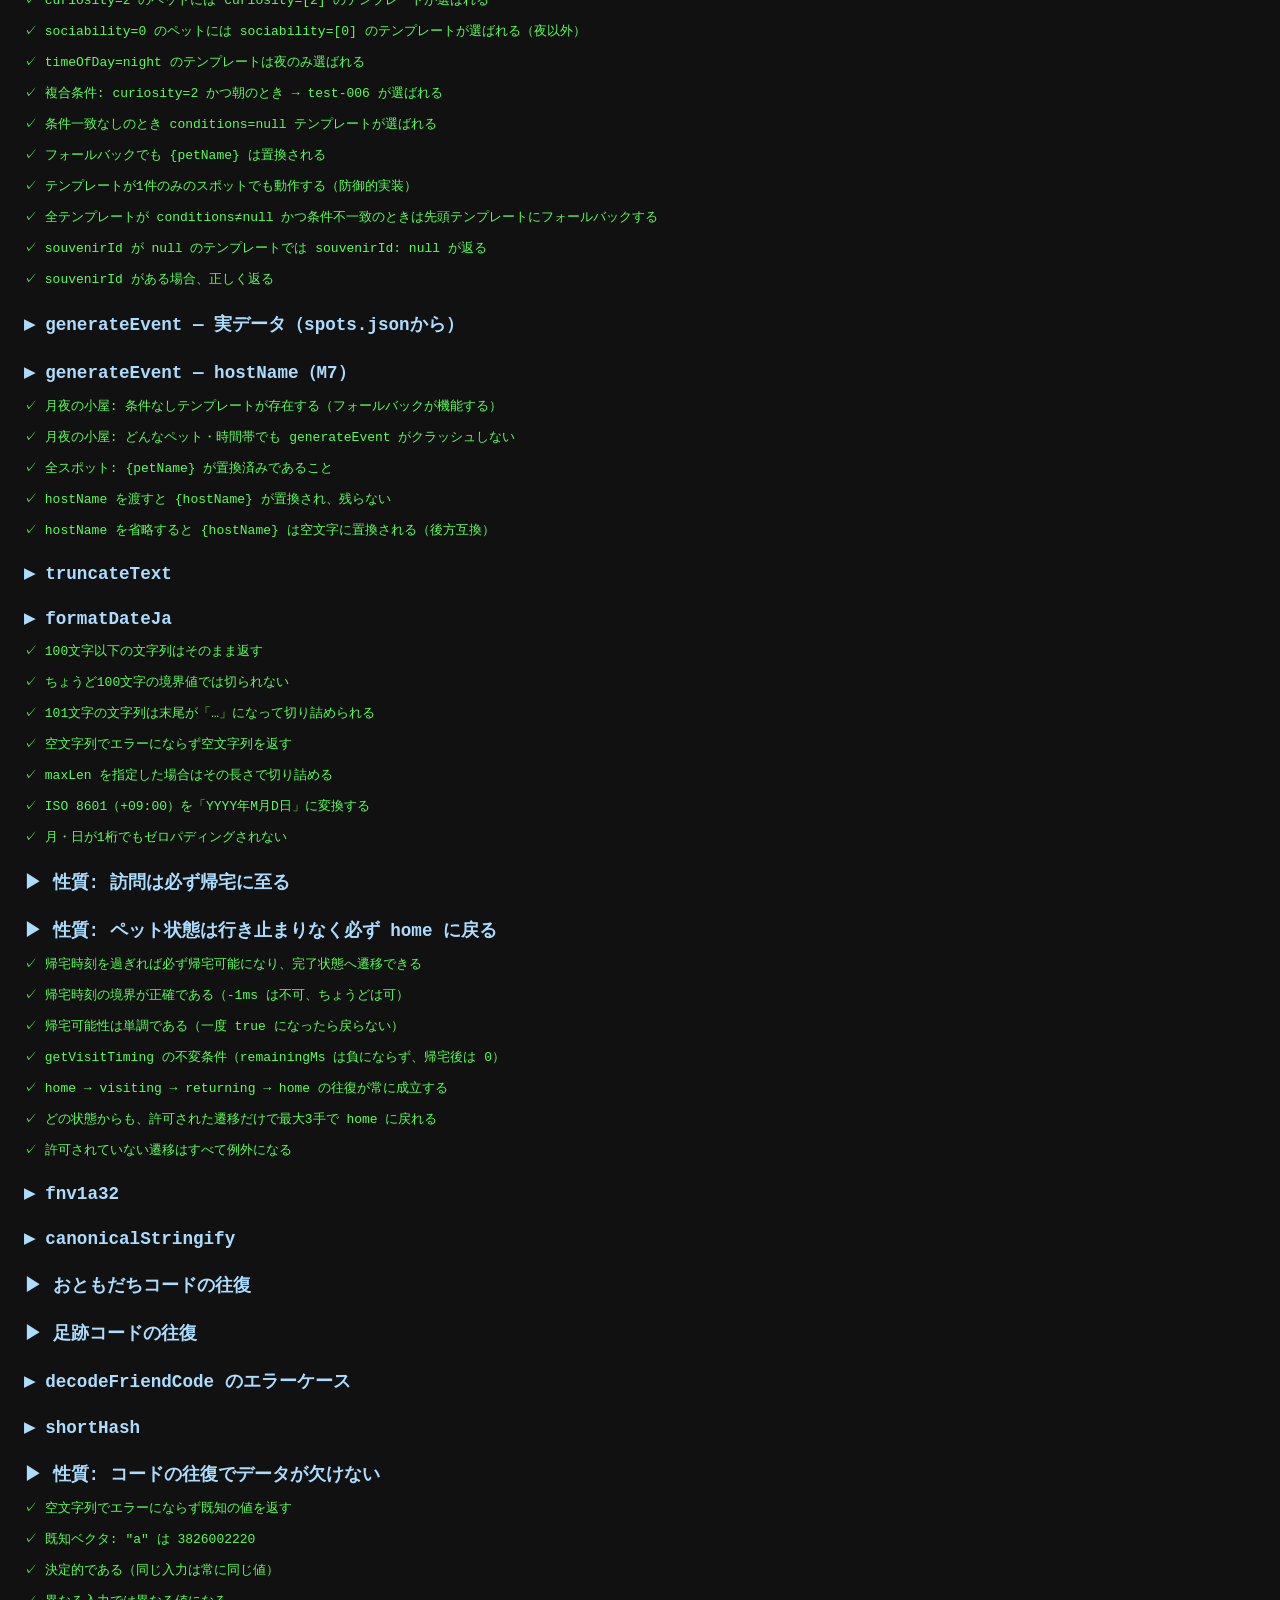
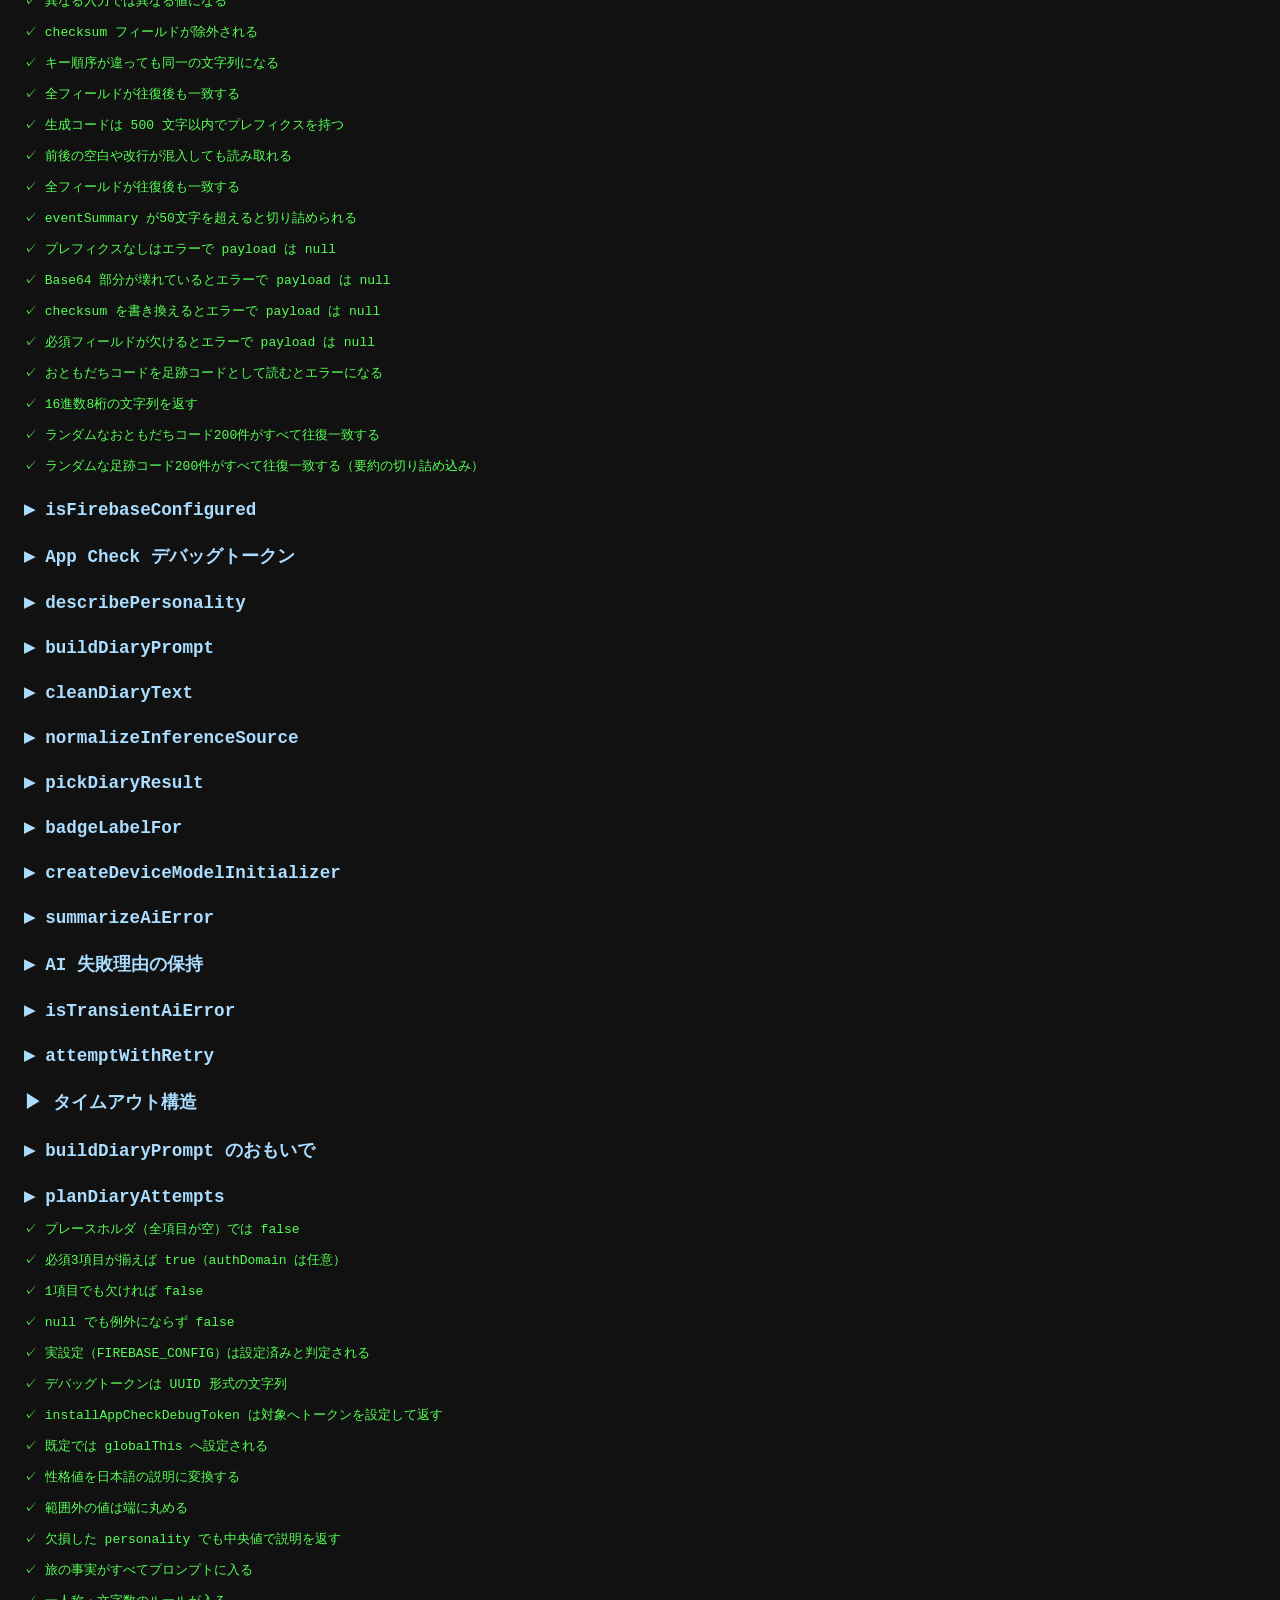
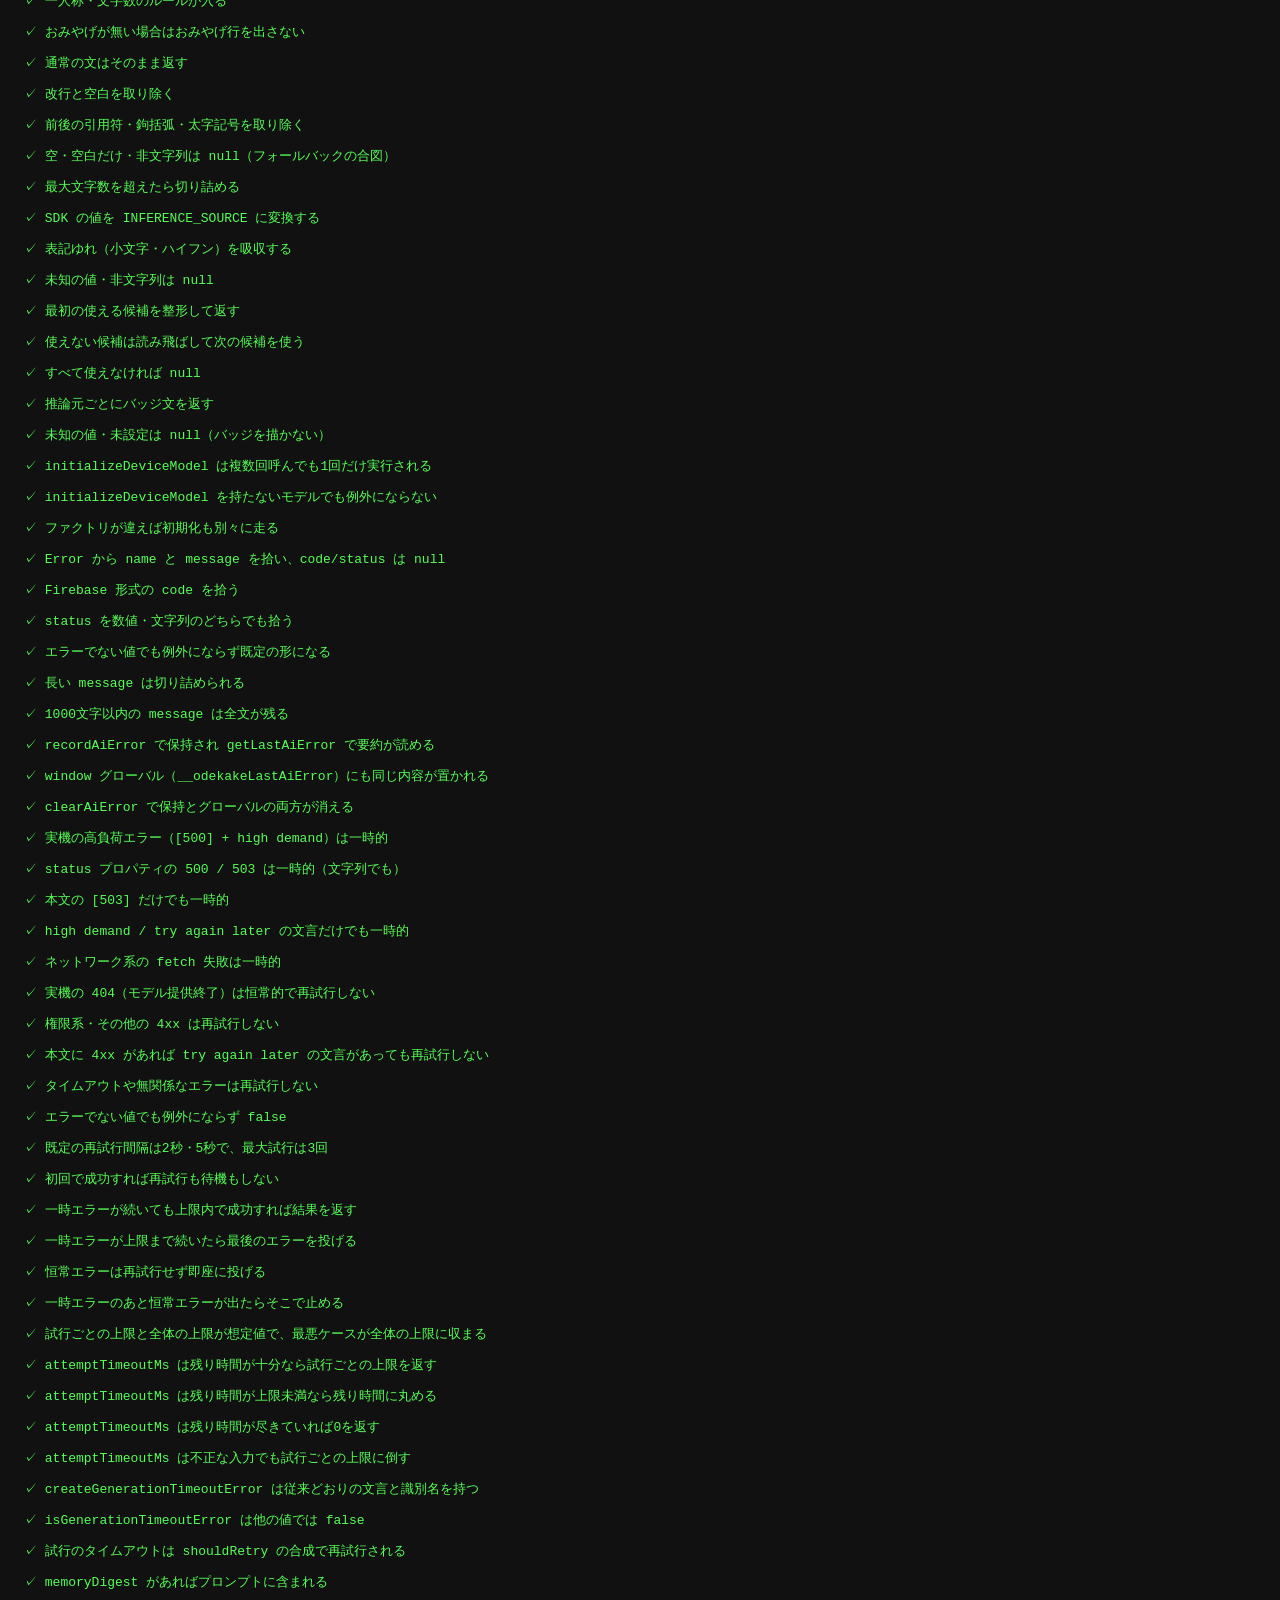
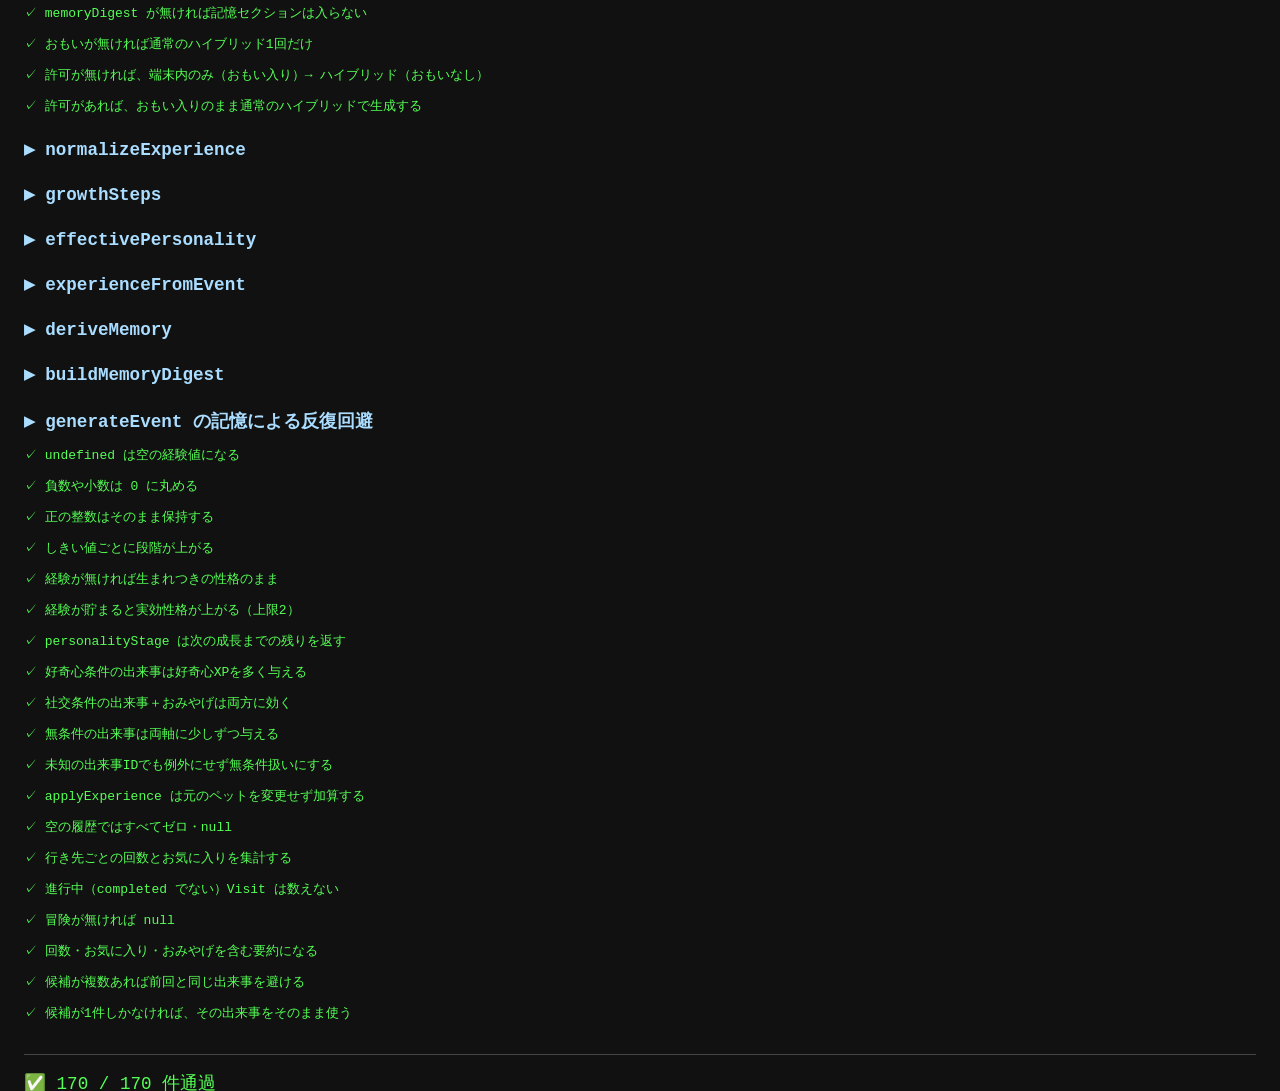
==== commit c9fcd893: "企画再評価: 記憶システムと端末内/クラウドの許可設計を実装 - domain/memory.js を新設: 冒険履歴から記憶を導出し、経験→実効性格の   形成、出来事の反復回避、日記用の記憶要約を" ====
--- a/tests/test-runner.html
+++ b/tests/test-runner.html
@@ -107,6 +107,7 @@
     await import('./visit-property.test.js');
 await import('./odekake-code.test.js');
     await import('./diary-ai.test.js');
+    await import('./memory.test.js');
 
     // describe の実行中に it がチェーンへ追加されるため、スナップショットを
     // 1回 await するだけでは取りこぼす。チェーンが伸びなくなるまで待つ。
